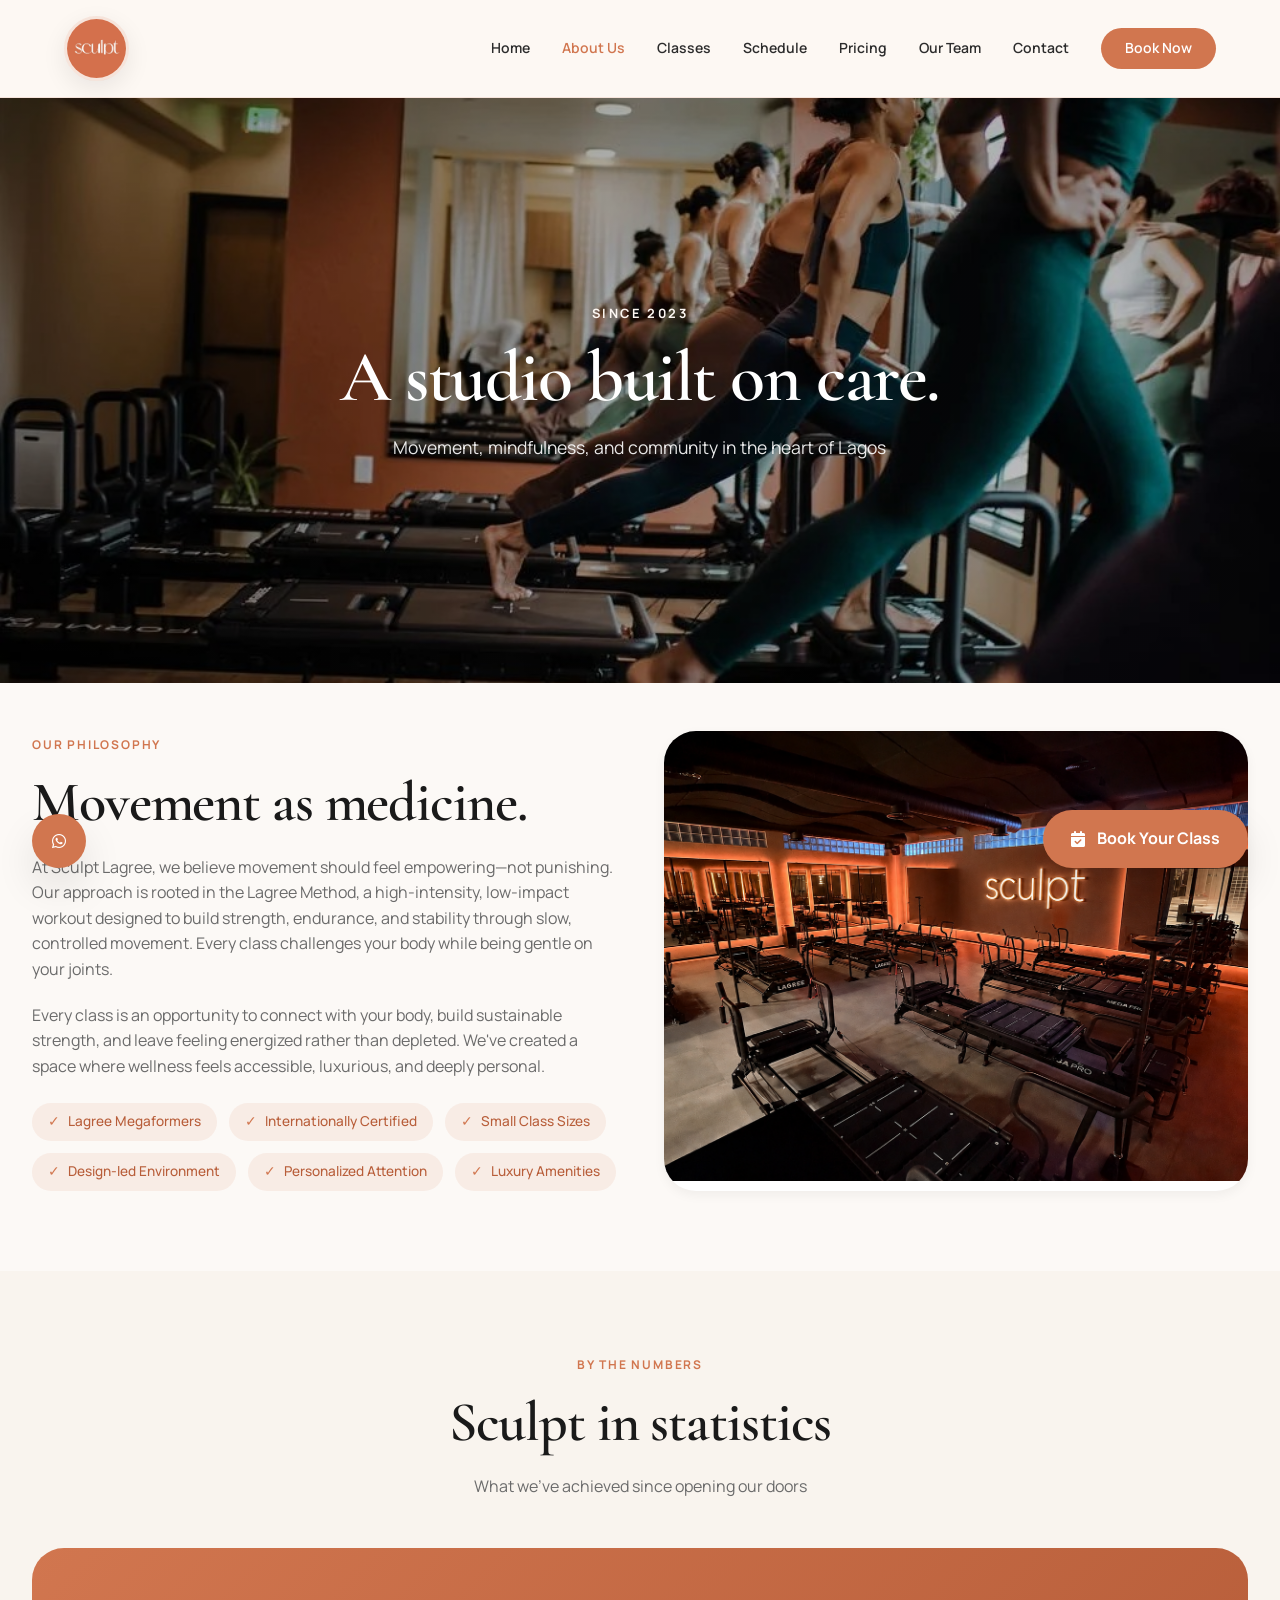
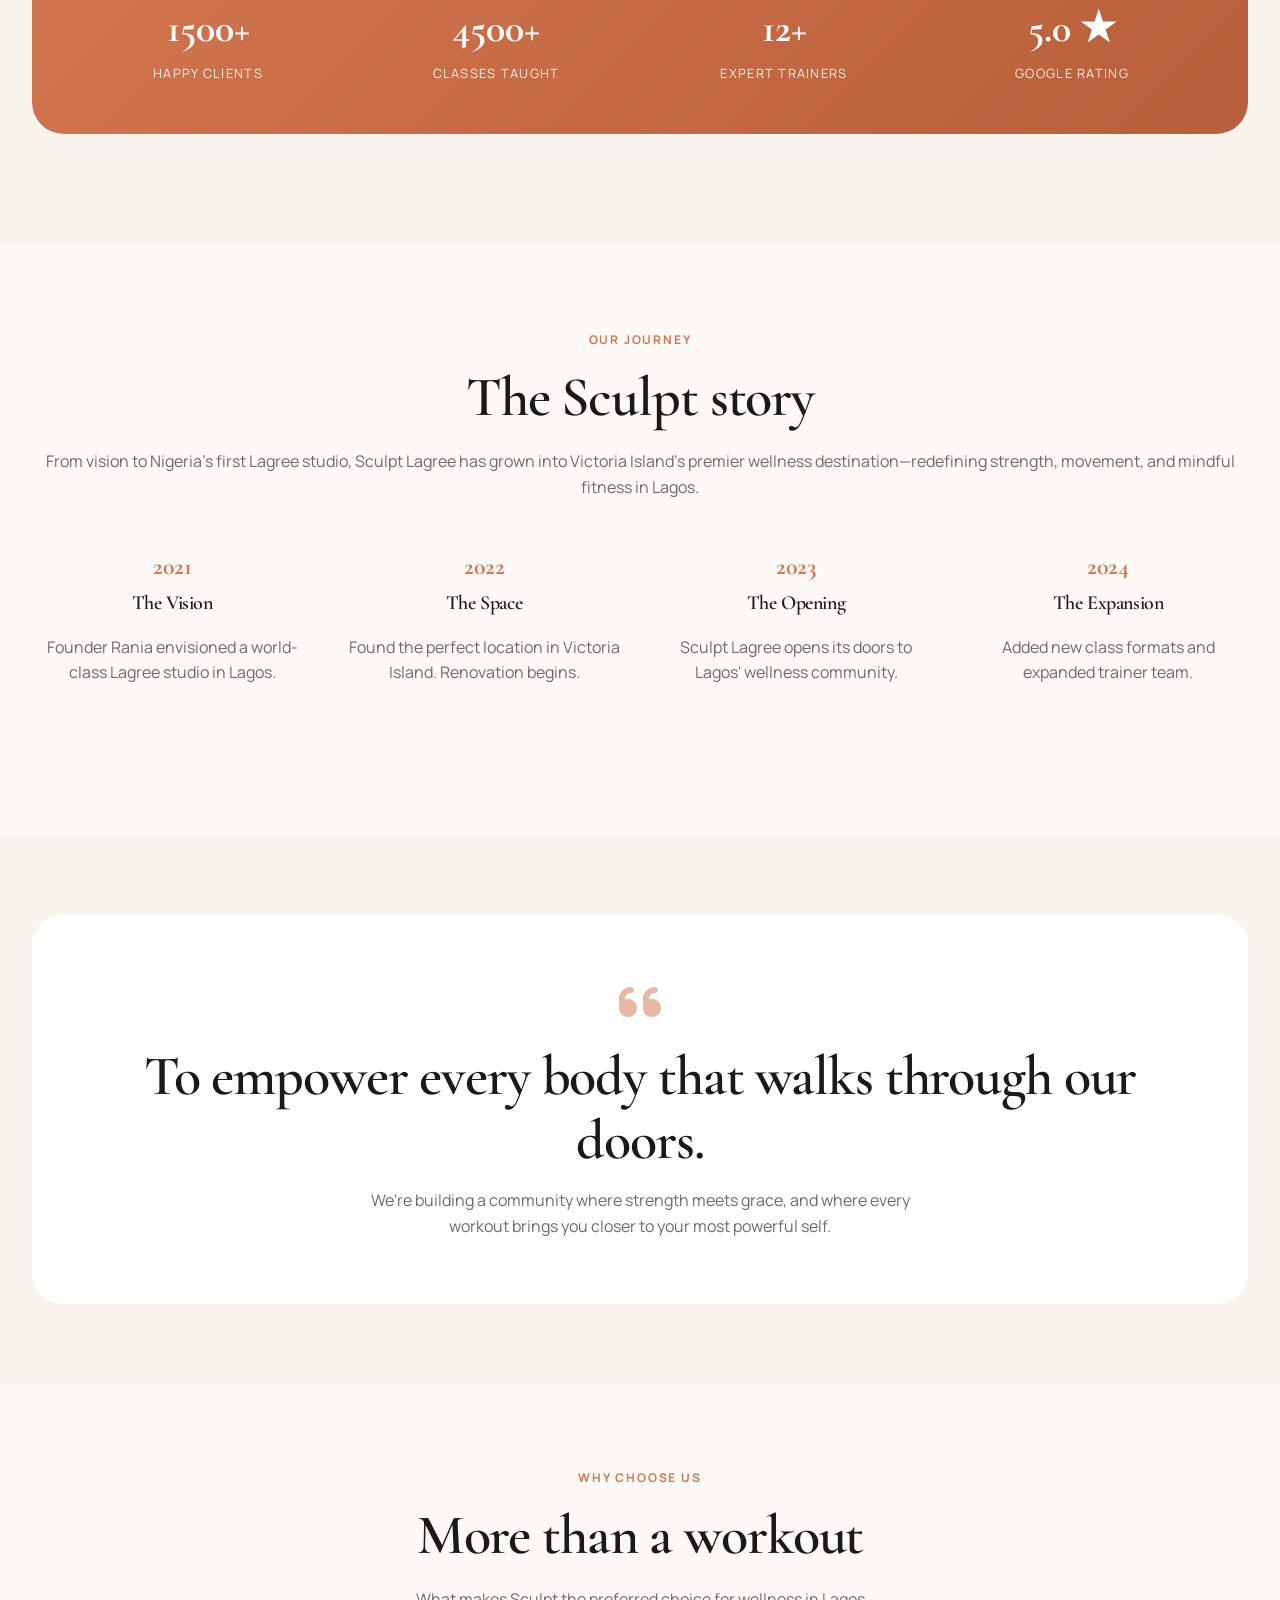
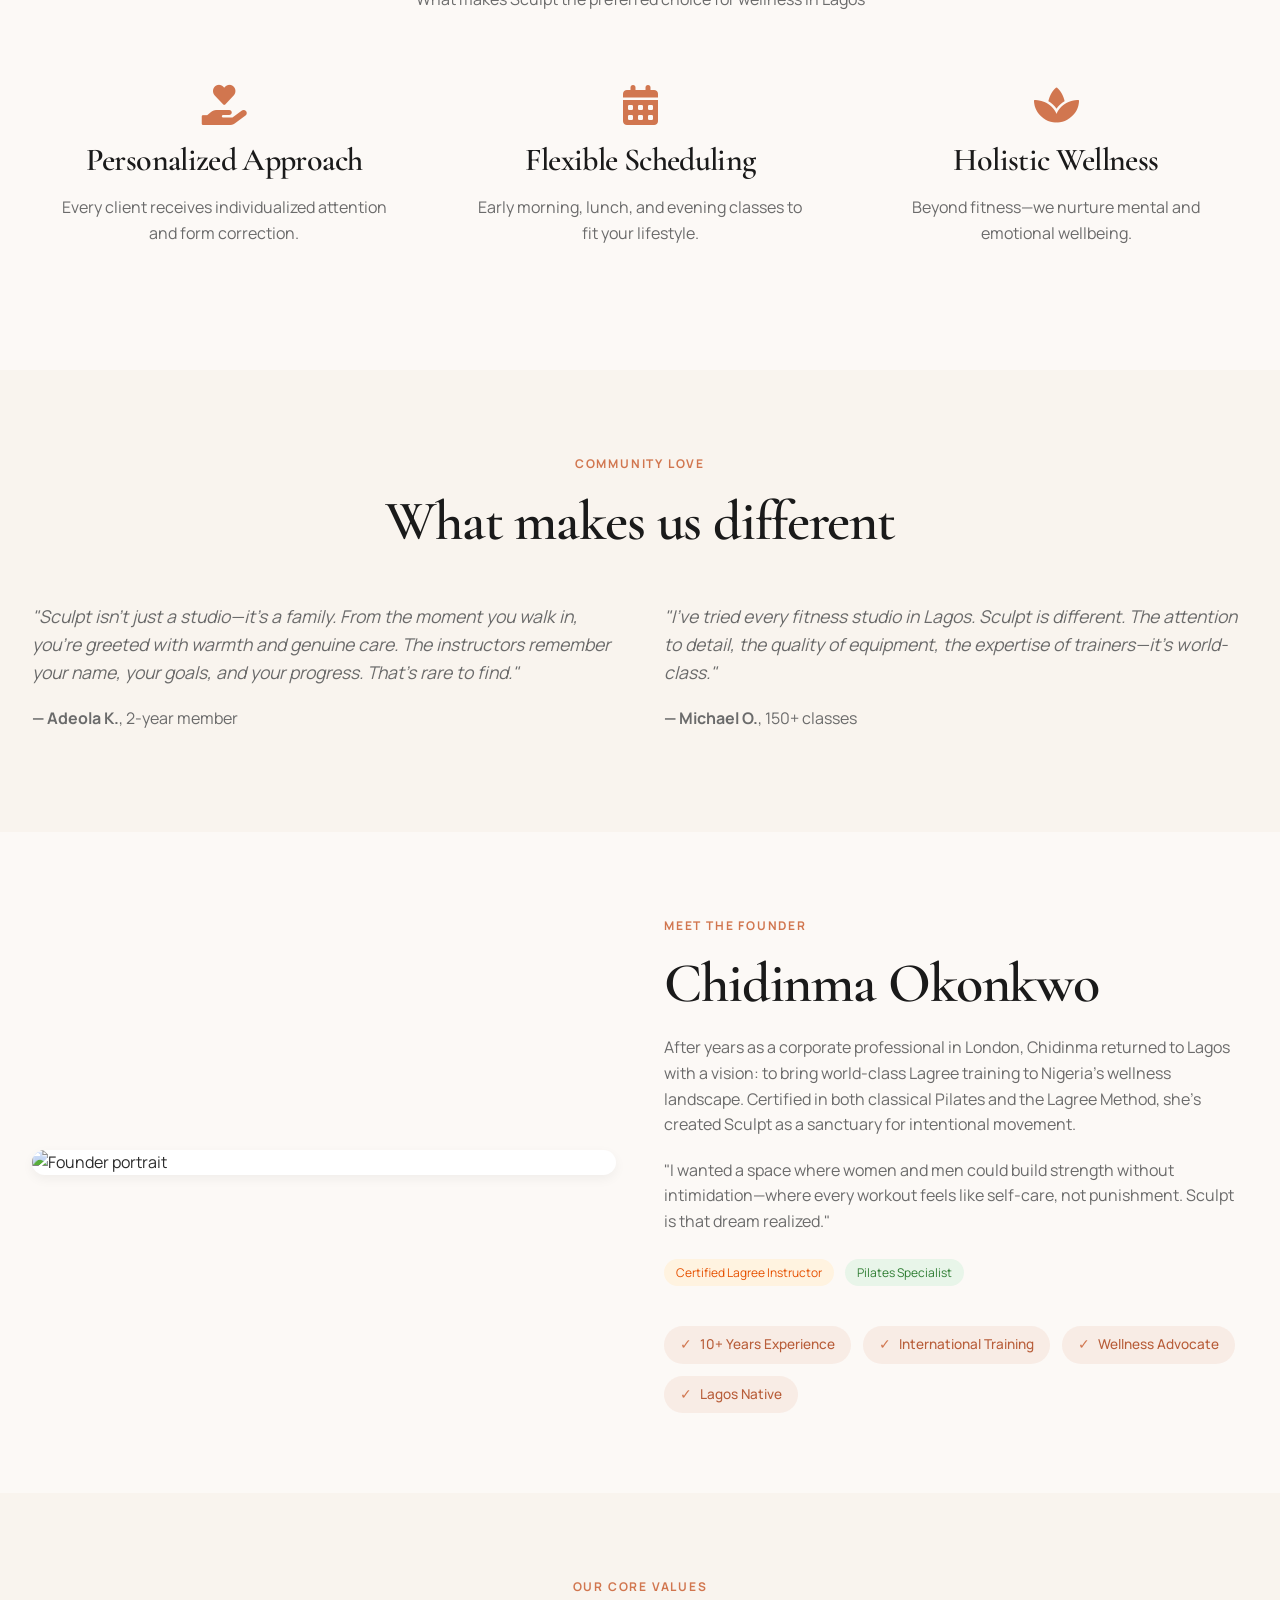
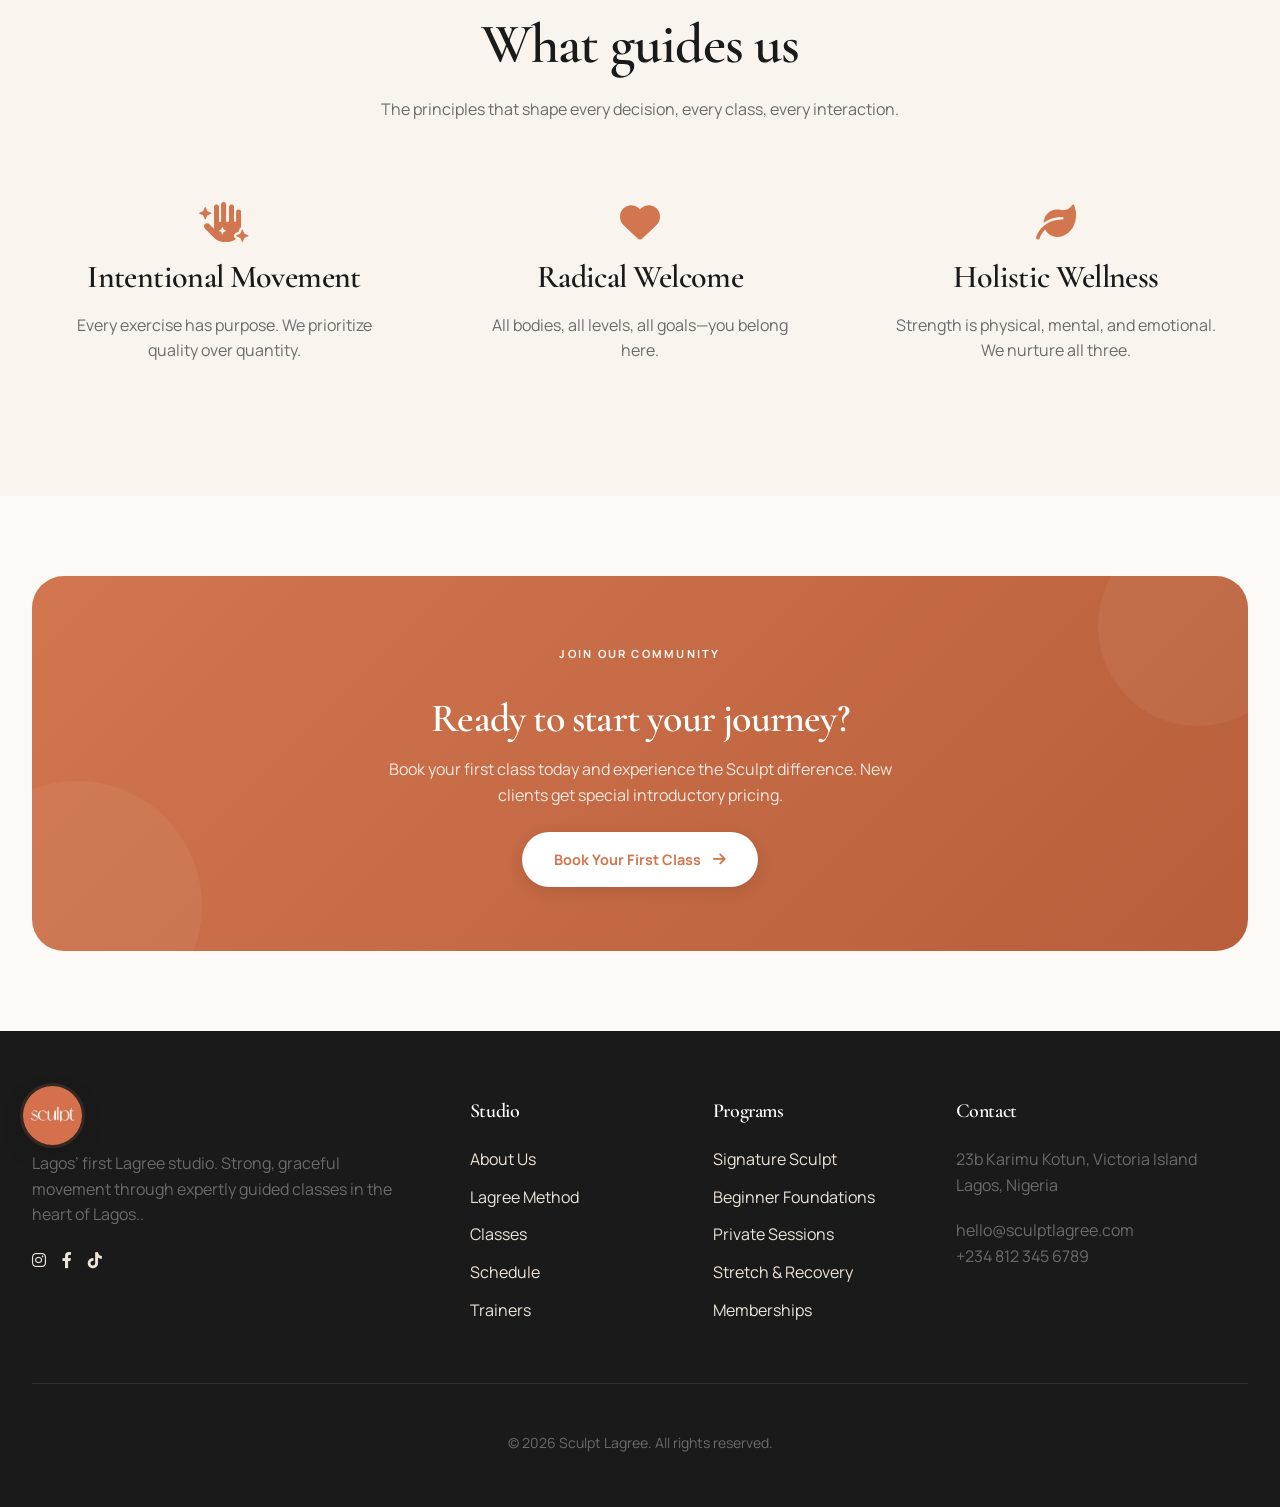
==== about.html @ 06493f3e "new changes from pull" ====
<!doctype html>
<html lang="en">
  <head>
    <meta charset="UTF-8" />
    <meta name="viewport" content="width=device-width, initial-scale=1.0" />
    <meta
      name="description"
      content="Learn about Sculpt Lagree - Lagos premier Lagree & Pilates studio. Our philosophy, mission, and commitment to wellness."
    />
    <title>About Us | Sculpt Lagree Lagos</title>
    <link rel="preconnect" href="https://fonts.googleapis.com" />
    <link rel="preconnect" href="https://fonts.gstatic.com" crossorigin />
    <link
      href="https://fonts.googleapis.com/css2?family=Cormorant+Garamond:wght@300;400;500;600;700&family=Manrope:wght@400;500;600;700;800&display=swap"
      rel="stylesheet"
    />
    <link
      rel="stylesheet"
      href="https://cdnjs.cloudflare.com/ajax/libs/font-awesome/6.0.0-beta3/css/all.min.css"
    />
    <link
      rel="shortcut icon"
      href="./assets/img/sculpt_logo_round.png"
      type="image/x-icon"
    />
    <link rel="stylesheet" href="./assets/css/style.css" />
    <style>
      .stats-highlight {
        display: grid;
        grid-template-columns: repeat(4, 1fr);
        gap: 2rem;
        background: linear-gradient(
          135deg,
          var(--terracotta),
          var(--terracotta-dark)
        );
        padding: 3rem;
        border-radius: var(--radius-xl);
        margin: 2rem 0;
      }

      .stat-highlight {
        text-align: center;
        color: var(--white);
      }

      .stat-highlight .number {
        font-size: 2.5rem;
        font-weight: 700;
        font-family: 'Cormorant Garamond', serif;
        display: block;
      }

      .stat-highlight .label {
        font-size: 0.8rem;
        text-transform: uppercase;
        letter-spacing: 0.1em;
        opacity: 0.9;
      }

      .journey-timeline {
        display: flex;
        justify-content: space-between;
        flex-wrap: wrap;
        gap: 2rem;
        margin: 3rem 0;
      }

      .timeline-item {
        flex: 1;
        text-align: center;
        position: relative;
      }

      .timeline-year {
        font-size: 1.5rem;
        font-weight: 700;
        color: var(--terracotta);
        font-family: 'Cormorant Garamond', serif;
      }

      .inline-list {
        display: flex;
        flex-wrap: wrap;
        gap: 0.75rem;
        margin: 1.5rem 0 0 0;
        padding: 0;
        list-style: none;
      }

      .inline-list li {
        display: inline-flex;
        align-items: center;
        background: var(--terracotta-soft);
        padding: 0.5rem 1rem;
        border-radius: var(--radius-full);
        font-size: 0.85rem;
        font-weight: 500;
        color: var(--terracotta-dark);
      }

      .inline-list li:before {
        content: '✓';
        margin-right: 0.5rem;
        color: var(--terracotta);
      }

      .section-first {
        padding-top: 3rem;
      }

      /* Hero Image Section */
      .about-hero {
        position: relative;
        width: 100%;
        height: 65vh;
        min-height: 500px;
        background-image: url('../assets/img/about_hero_img.jpeg');
        background-size: cover;
        background-position: center;
        display: flex;
        align-items: center;
        justify-content: center;
        margin-top: 0;
      }

      .about-hero::before {
        content: '';
        position: absolute;
        top: 0;
        left: 0;
        right: 0;
        bottom: 0;
        background: linear-gradient(
          135deg,
          rgba(0, 0, 0, 0.4) 0%,
          rgba(0, 0, 0, 0.2) 100%
        );
      }

      .about-hero-content {
        position: relative;
        z-index: 2;
        text-align: center;
        color: var(--white);
        max-width: 800px;
        padding: 0 2rem;
      }

      .about-hero-content .eyebrow {
        color: var(--cream);
        font-size: 0.8rem;
        letter-spacing: 0.2em;
      }

      .about-hero-content h1 {
        color: var(--white);
        font-size: clamp(2.5rem, 6vw, 4.5rem);
        margin-bottom: 1rem;
      }

      .about-hero-content p {
        color: rgba(255, 255, 255, 0.9);
        font-size: 1.1rem;
      }

      @media (max-width: 768px) {
        .stats-highlight {
          grid-template-columns: repeat(2, 1fr);
          gap: 1.5rem;
        }
        .journey-timeline {
          flex-direction: column;
        }
        .about-hero {
          height: 50vh;
          min-height: 400px;
        }
      }
    </style>
  </head>
  <body>
    <!-- Sticky Booking Button -->
    <a href="schedule.html" class="sticky-book">
      <i class="fas fa-calendar-check"></i>
      <span>Book Your Class</span>
    </a>

    <!-- Floating WhatsApp -->
    <a href="#" class="whatsapp-float" target="_blank">
      <i class="fab fa-whatsapp"></i>
    </a>

    <!-- Header -->
    <header class="header">
      <div class="container">
        <a href="index.html" class="brand">
          <div class="logo-icon">
            <img
              src="./assets/img/sculpt-logo.jpg"
              alt="Sculpt Lagree Logo"
              class="logo-img"
            />
          </div>
        </a>
        <button class="menu-btn" onclick="toggleMenu()">☰</button>
        <nav class="nav" id="nav">
          <a href="index.html">Home</a>
          <a href="about.html" class="active">About Us</a>
          <a href="classes.html">Classes</a>
          <a href="schedule.html">Schedule</a>
          <a href="pricing.html">Pricing</a>
          <a href="teams.html">Our Team</a>
          <a href="contact.html">Contact</a>
          <a href="schedule.html" class="btn-book">Book Now</a>
        </nav>
      </div>
    </header>

    <!-- Hero Image Section - NEW -->
    <div class="about-hero">
      <div class="about-hero-content">
        <span class="eyebrow">Since 2023</span>
        <h1>A studio built on care.</h1>
        <p>Movement, mindfulness, and community in the heart of Lagos</p>
      </div>
    </div>

    <!-- Philosophy Section -->
    <section class="section section-first">
      <div class="container">
        <div class="grid-2">
          <div>
            <span class="eyebrow">Our Philosophy</span>
            <h2>Movement as medicine.</h2>
            <p>
              At Sculpt Lagree, we believe movement should feel empowering—not
              punishing. Our approach is rooted in the Lagree Method, a
              high-intensity, low-impact workout designed to build strength,
              endurance, and stability through slow, controlled movement. Every
              class challenges your body while being gentle on your joints.
            </p>
            <p>
              Every class is an opportunity to connect with your body, build
              sustainable strength, and leave feeling energized rather than
              depleted. We've created a space where wellness feels accessible,
              luxurious, and deeply personal.
            </p>

            <ul class="inline-list">
              <li>Lagree Megaformers</li>
              <li>Internationally Certified</li>
              <li>Small Class Sizes</li>
              <li>Design-led Environment</li>
              <li>Personalized Attention</li>
              <li>Luxury Amenities</li>
            </ul>
          </div>
          <div class="card">
            <img
              src="./assets/img/sculpt_studio.png"
              alt="Studio interior"
              class="card-image"
              style="height: 450px"
            />
          </div>
        </div>
      </div>
    </section>

    <!-- Stats Highlight Section -->
    <section class="section" style="background: var(--bg-warm)">
      <div class="container">
        <div style="text-align: center; margin-bottom: 3rem">
          <span class="eyebrow">By The Numbers</span>
          <h2>Sculpt in statistics</h2>
          <p>What we've achieved since opening our doors</p>
        </div>
        <div class="stats-highlight">
          <div class="stat-highlight">
            <span class="number">1500+</span>
            <span class="label">Happy Clients</span>
          </div>
          <div class="stat-highlight">
            <span class="number">4500+</span>
            <span class="label">Classes Taught</span>
          </div>
          <div class="stat-highlight">
            <span class="number">12+</span>
            <span class="label">Expert Trainers</span>
          </div>
          <div class="stat-highlight">
            <span class="number">5.0 ★</span>
            <span class="label">Google Rating</span>
          </div>
        </div>
      </div>
    </section>

    <!-- Our Journey Timeline -->
    <section class="section">
      <div class="container">
        <div style="text-align: center; margin-bottom: 3rem">
          <span class="eyebrow">Our Journey</span>
          <h2>The Sculpt story</h2>
          <p>
            From vision to Nigeria's first Lagree studio, Sculpt Lagree has
            grown into Victoria Island's premier wellness destination—redefining
            strength, movement, and mindful fitness in Lagos.
          </p>
        </div>
        <div class="journey-timeline">
          <div class="timeline-item">
            <div class="timeline-year">2021</div>
            <h4>The Vision</h4>
            <p>
              Founder Rania envisioned a world-class Lagree studio in Lagos.
            </p>
          </div>
          <div class="timeline-item">
            <div class="timeline-year">2022</div>
            <h4>The Space</h4>
            <p>
              Found the perfect location in Victoria Island. Renovation begins.
            </p>
          </div>
          <div class="timeline-item">
            <div class="timeline-year">2023</div>
            <h4>The Opening</h4>
            <p>Sculpt Lagree opens its doors to Lagos' wellness community.</p>
          </div>
          <div class="timeline-item">
            <div class="timeline-year">2024</div>
            <h4>The Expansion</h4>
            <p>Added new class formats and expanded trainer team.</p>
          </div>
        </div>
      </div>
    </section>

    <!-- Mission Statement -->
    <section class="section" style="background: var(--bg-warm)">
      <div class="container">
        <div
          class="mission-statement"
          style="
            background: var(--white);
            padding: 4rem;
            border-radius: var(--radius-xl);
            text-align: center;
          "
        >
          <i
            class="fas fa-quote-left"
            style="font-size: 3rem; color: var(--terracotta); opacity: 0.5"
          ></i>
          <h2 style="margin: 1rem 0">
            To empower every body that walks through our doors.
          </h2>
          <p style="max-width: 600px; margin: 0 auto">
            We're building a community where strength meets grace, and where
            every workout brings you closer to your most powerful self.
          </p>
        </div>
      </div>
    </section>

    <!-- Why Choose Us Section -->
    <section class="section">
      <div class="container">
        <div style="text-align: center; max-width: 700px; margin: 0 auto 3rem">
          <span class="eyebrow">Why Choose Us</span>
          <h2>More than a workout</h2>
          <p>What makes Sculpt the preferred choice for wellness in Lagos</p>
        </div>
        <div class="grid-3">
          <div style="text-align: center; padding: 1.5rem">
            <i
              class="fas fa-hand-holding-heart"
              style="
                font-size: 2.5rem;
                color: var(--terracotta);
                margin-bottom: 1rem;
              "
            ></i>
            <h3>Personalized Approach</h3>
            <p>
              Every client receives individualized attention and form
              correction.
            </p>
          </div>
          <div style="text-align: center; padding: 1.5rem">
            <i
              class="fas fa-calendar-alt"
              style="
                font-size: 2.5rem;
                color: var(--terracotta);
                margin-bottom: 1rem;
              "
            ></i>
            <h3>Flexible Scheduling</h3>
            <p>
              Early morning, lunch, and evening classes to fit your lifestyle.
            </p>
          </div>
          <div style="text-align: center; padding: 1.5rem">
            <i
              class="fas fa-spa"
              style="
                font-size: 2.5rem;
                color: var(--terracotta);
                margin-bottom: 1rem;
              "
            ></i>
            <h3>Holistic Wellness</h3>
            <p>Beyond fitness—we nurture mental and emotional wellbeing.</p>
          </div>
        </div>
      </div>
    </section>

    <!-- Community Love Section -->
    <section class="section" style="background: var(--bg-warm)">
      <div class="container">
        <div style="text-align: center; margin-bottom: 3rem">
          <span class="eyebrow">Community Love</span>
          <h2>What makes us different</h2>
        </div>
        <div class="grid-2" style="align-items: center">
          <div>
            <p style="font-size: 1.1rem; font-style: italic">
              "Sculpt isn't just a studio—it's a family. From the moment you
              walk in, you're greeted with warmth and genuine care. The
              instructors remember your name, your goals, and your progress.
              That's rare to find."
            </p>
            <p style="margin-top: 1rem">
              <strong>— Adeola K.</strong>, 2-year member
            </p>
          </div>
          <div>
            <p style="font-size: 1.1rem; font-style: italic">
              "I've tried every fitness studio in Lagos. Sculpt is different.
              The attention to detail, the quality of equipment, the expertise
              of trainers—it's world-class."
            </p>
            <p style="margin-top: 1rem">
              <strong>— Michael O.</strong>, 150+ classes
            </p>
          </div>
        </div>
      </div>
    </section>

    <!-- Meet the Founder Section -->
    <section class="section">
      <div class="container">
        <div class="grid-2" style="align-items: center">
          <div class="card">
            <img
              src="https://images.unsplash.com/photo-1573496359142-b8d87734a5a2?auto=format&fit=crop&w=1000&q=80"
              alt="Founder portrait"
              class="card-image"
              style="height: 400px"
            />
          </div>
          <div>
            <span class="eyebrow">Meet the Founder</span>
            <h2>Chidinma Okonkwo</h2>
            <p>
              After years as a corporate professional in London, Chidinma
              returned to Lagos with a vision: to bring world-class Lagree
              training to Nigeria's wellness landscape. Certified in both
              classical Pilates and the Lagree Method, she's created Sculpt as a
              sanctuary for intentional movement.
            </p>
            <p>
              "I wanted a space where women and men could build strength without
              intimidation—where every workout feels like self-care, not
              punishment. Sculpt is that dream realized."
            </p>
            <div style="margin-top: 1.5rem">
              <span
                class="difficulty difficulty-intermediate"
                style="display: inline-block; margin-right: 0.5rem"
                >Certified Lagree Instructor</span
              >
              <span
                class="difficulty difficulty-beginner"
                style="display: inline-block"
                >Pilates Specialist</span
              >
            </div>
            <ul class="inline-list" style="margin-top: 1.5rem">
              <li>10+ Years Experience</li>
              <li>International Training</li>
              <li>Wellness Advocate</li>
              <li>Lagos Native</li>
            </ul>
          </div>
        </div>
      </div>
    </section>

    <!-- Values Section -->
    <section class="section" style="background: var(--bg-warm)">
      <div class="container">
        <div style="text-align: center; max-width: 700px; margin: 0 auto 3rem">
          <span class="eyebrow">Our Core Values</span>
          <h2>What guides us</h2>
          <p>
            The principles that shape every decision, every class, every
            interaction.
          </p>
        </div>
        <div class="grid-3">
          <div style="text-align: center; padding: 2rem">
            <i
              class="fas fa-hand-sparkles"
              style="
                font-size: 2.5rem;
                color: var(--terracotta);
                margin-bottom: 1rem;
              "
            ></i>
            <h3>Intentional Movement</h3>
            <p>
              Every exercise has purpose. We prioritize quality over quantity.
            </p>
          </div>
          <div style="text-align: center; padding: 2rem">
            <i
              class="fas fa-heart"
              style="
                font-size: 2.5rem;
                color: var(--terracotta);
                margin-bottom: 1rem;
              "
            ></i>
            <h3>Radical Welcome</h3>
            <p>All bodies, all levels, all goals—you belong here.</p>
          </div>
          <div style="text-align: center; padding: 2rem">
            <i
              class="fas fa-leaf"
              style="
                font-size: 2.5rem;
                color: var(--terracotta);
                margin-bottom: 1rem;
              "
            ></i>
            <h3>Holistic Wellness</h3>
            <p>
              Strength is physical, mental, and emotional. We nurture all three.
            </p>
          </div>
        </div>
      </div>
    </section>

    <!-- Call to Action Section -->
    <section class="section">
      <div class="container">
        <div
          class="cta-section"
          style="
            background: linear-gradient(
              135deg,
              var(--terracotta) 0%,
              var(--terracotta-dark) 100%
            );
            border-radius: var(--radius-xl);
            padding: 4rem 3rem;
            text-align: center;
            position: relative;
            overflow: hidden;
          "
        >
          <div
            style="
              position: absolute;
              top: -50px;
              right: -50px;
              width: 200px;
              height: 200px;
              background: rgba(255, 255, 255, 0.05);
              border-radius: 50%;
              pointer-events: none;
            "
          ></div>
          <div
            style="
              position: absolute;
              bottom: -80px;
              left: -80px;
              width: 250px;
              height: 250px;
              background: rgba(255, 255, 255, 0.05);
              border-radius: 50%;
              pointer-events: none;
            "
          ></div>

          <div style="position: relative; z-index: 2">
            <span
              class="eyebrow"
              style="
                color: var(--cream);
                letter-spacing: 0.2em;
                font-size: 0.7rem;
              "
              >JOIN OUR COMMUNITY</span
            >
            <h2
              style="
                color: var(--white);
                margin: 1rem 0 1rem 0;
                font-size: clamp(1.8rem, 4vw, 2.5rem);
              "
            >
              Ready to start your journey?
            </h2>
            <p
              style="
                color: var(--cream);
                max-width: 550px;
                margin: 0 auto 1.5rem auto;
                opacity: 0.9;
              "
            >
              Book your first class today and experience the Sculpt difference.
              New clients get special introductory pricing.
            </p>
            <a
              href="schedule.html"
              class="btn-cta"
              style="
                display: inline-flex;
                align-items: center;
                gap: 0.75rem;
                background: var(--white);
                color: var(--terracotta);
                padding: 1rem 2rem;
                border-radius: var(--radius-full);
                text-decoration: none;
                font-weight: 700;
                font-family: 'Manrope', sans-serif;
                font-size: 0.9rem;
                transition: all 0.3s ease;
                box-shadow: 0 4px 15px rgba(0, 0, 0, 0.1);
              "
              onmouseover="
                this.style.transform = 'translateY(-3px)';
                this.style.boxShadow = '0 8px 25px rgba(0,0,0,0.15)';
              "
              onmouseout="
                this.style.transform = 'translateY(0)';
                this.style.boxShadow = '0 4px 15px rgba(0,0,0,0.1)';
              "
            >
              Book Your First Class
              <i
                class="fas fa-arrow-right"
                style="transition: transform 0.3s ease"
              ></i>
            </a>
          </div>
        </div>
      </div>
    </section>

    <!-- Footer -->
    <footer class="footer">
      <div class="container">
        <div class="footer-grid">
          <div>
            <div class="brand" style="margin-bottom: 1rem">
              <div class="logo-icon" style="width: 40px; height: 40px">
                <img
                  src="./assets/img/sculpt-logo.jpg"
                  alt="Sculpt Lagree Logo"
                  class="logo-img"
                />
              </div>
            </div>
            <p>
              Lagos’ first Lagree studio. Strong, graceful movement through
              expertly guided classes in the heart of Lagos..
            </p>
            <div style="display: flex; gap: 1rem; margin-top: 1rem">
              <a href="#" style="display: inline-block"
                ><i class="fab fa-instagram"></i
              ></a>
              <a href="#" style="display: inline-block"
                ><i class="fab fa-facebook-f"></i
              ></a>
              <a href="#" style="display: inline-block"
                ><i class="fab fa-tiktok"></i
              ></a>
            </div>
          </div>
          <div>
            <h4>Studio</h4>
            <a href="about.html">About Us</a>
            <a href="lagree-method.html">Lagree Method</a>
            <a href="classes.html">Classes</a>
            <a href="schedule.html">Schedule</a>
            <a href="trainers.html">Trainers</a>
          </div>
          <div>
            <h4>Programs</h4>
            <a href="classes.html">Signature Sculpt</a>
            <a href="classes.html">Beginner Foundations</a>
            <a href="classes.html">Private Sessions</a>
            <a href="classes.html">Stretch & Recovery</a>
            <a href="memberships.html">Memberships</a>
          </div>
          <div>
            <h4>Contact</h4>
            <p>23b Karimu Kotun, Victoria Island<br />Lagos, Nigeria</p>
            <p>hello@sculptlagree.com<br />+234 812 345 6789</p>
          </div>
        </div>
        <div class="copyright">
          <p>© 2026 Sculpt Lagree. All rights reserved.</p>
        </div>
      </div>
    </footer>

    <script src="assets/js/main.js"></script>

    <script>
      function toggleMenu() {
        document.getElementById('nav').classList.toggle('active');
      }
    </script>

    <!--Start of Tawk.to Script-->
    <script type="text/javascript">
      var Tawk_API = Tawk_API || {},
        Tawk_LoadStart = new Date();
      (function () {
        var s1 = document.createElement('script'),
          s0 = document.getElementsByTagName('script')[0];
        s1.async = true;
<<<<<<< HEAD
        s1.src = "https://embed.tawk.to/6a3513702fa5b31d456f8768/1jrfl7tle";
        s1.charset = "UTF-8";
        s1.setAttribute("crossorigin", "*");
=======
        s1.src = 'https://embed.tawk.to/6a2c39a78705f01c3509b4f3/1jquc2ea7';
        s1.charset = 'UTF-8';
        s1.setAttribute('crossorigin', '*');
>>>>>>> 34ea987afd775eea08a1e5c7e69643a41cf8cf26
        s0.parentNode.insertBefore(s1, s0);
      })();
    </script>
    <!--End of Tawk.to Script-->
  </body>
</html>
---- assets/css/style.css ----
/* ============================================
   SCULPT LAGREE - Premium Pilates Studio
   Brand Color: Terracotta #D1764F
   Fonts: Cormorant Garamond + Manrope
   ============================================ */

:root {
    /* Brand Colors */
    --terracotta: #D1764F;
    --terracotta-light: #E89A74;
    --terracotta-dark: #B85E3A;
    --terracotta-soft: rgba(209, 118, 79, 0.1);

    /* Neutrals */
    --cream: #FDF8F3;   
    --sand: #EDE4D9;
    --warm-gray: #E8E0D6;
    --charcoal: #2C2C2C;
    --deep-charcoal: #1A1A1A;
    --stone: #6B6B6B;
    --muted-stone: #8B8B8B;

    /* Backgrounds */
    --bg-light: #FCF9F6;
    --bg-warm: #F9F4EE;
    --bg-deep: #2C2C2C;

    /* White & Overlays */
    --white: #FFFFFF;
    --white-soft: rgba(255, 255, 255, 0.95);
    --black-soft: rgba(0, 0, 0, 0.5);
    --black-deep: rgba(0, 0, 0, 0.8);

    /* Shadows */
    --shadow-sm: 0 4px 12px rgba(0, 0, 0, 0.05);
    --shadow-md: 0 8px 24px rgba(0, 0, 0, 0.08);
    --shadow-lg: 0 20px 40px rgba(0, 0, 0, 0.1);
    --shadow-xl: 0 30px 60px rgba(0, 0, 0, 0.12);

    /* Transitions */
    --transition-fast: 0.2s ease;
    --transition-base: 0.3s ease;
    --transition-slow: 0.5s ease;

    /* Border Radius */
    --radius-sm: 8px;
    --radius-md: 16px;
    --radius-lg: 24px;
    --radius-xl: 32px;
    --radius-2xl: 48px;
    --radius-full: 9999px;
}

* {
    margin: 0;
    padding: 0;
    box-sizing: border-box;
}

html {
    scroll-behavior: smooth;
}

body {
    font-family: 'Manrope', sans-serif;
    background: var(--bg-light);
    color: var(--charcoal);
    line-height: 1.6;
    overflow-x: hidden;
}

/* Typography */
h1,
h2,
h3,
h4,
.logo-text {
    font-family: 'Cormorant Garamond', serif;
    font-weight: 600;
    letter-spacing: -0.02em;
}

h1 {
    font-size: clamp(3rem, 8vw, 5.5rem);
    line-height: 1.08;
    margin-bottom: 1.5rem;
    color: var(--deep-charcoal);
}

h2 {
    font-size: clamp(2.2rem, 5vw, 3.5rem);
    line-height: 1.15;
    margin-bottom: 1.25rem;
    color: var(--deep-charcoal);
}

h3 {
    font-size: clamp(1.5rem, 4vw, 2rem);
    line-height: 1.2;
    margin-bottom: 1rem;
    color: var(--deep-charcoal);
}

h4 {
    font-size: 1.25rem;
    margin-bottom: 1rem;
    color: var(--deep-charcoal);
}

p {
    color: var(--stone);
    margin-bottom: 1.25rem;
    font-weight: 400;
}

/* Containers */
.container {
    max-width: 1280px;
    margin: 0 auto;
    padding: 0 2rem;
}

.section {
    padding: 5rem 0;
}

.section-sm {
    padding: 3rem 0;
}

.section-lg {
    padding: 7rem 0;
}

/* Eyebrow / Labels */
.eyebrow {
    display: inline-block;
    font-size: 0.75rem;
    text-transform: uppercase;
    letter-spacing: 0.15em;
    color: var(--terracotta);
    font-weight: 700;
    margin-bottom: 1rem;
}

/* Buttons */
.btn {
    display: inline-flex;
    align-items: center;
    justify-content: center;
    gap: 0.5rem;
    padding: 1rem 2rem;
    font-weight: 700;
    text-decoration: none;
    border-radius: var(--radius-full);
    transition: all var(--transition-base);
    cursor: pointer;
    border: none;
    font-family: 'Manrope', sans-serif;
    font-size: 0.875rem;
}

.btn-primary {
    background: var(--terracotta);
    color: var(--white);
}

.btn-primary:hover {
    background: var(--terracotta-dark);
    transform: translateY(-2px);
    box-shadow: var(--shadow-md);
}

.btn-outline {
    background: transparent;
    border: 1.5px solid var(--terracotta);
    color: var(--terracotta);
}

.btn-outline:hover {
    background: var(--terracotta);
    color: var(--white);
    transform: translateY(-2px);
}

.btn-dark {
    background: var(--deep-charcoal);
    color: var(--white);
}

.btn-dark:hover {
    background: var(--charcoal);
    transform: translateY(-2px);
}

.btn-light {
    background: var(--white);
    color: var(--terracotta);
    border: 1px solid var(--warm-gray);
}

.btn-light:hover {
    background: var(--terracotta);
    color: var(--white);
    border-color: var(--terracotta);
}

.btn-large {
    padding: 1.25rem 2.5rem;
    font-size: 1rem;
}

/* Sticky Booking Button */
.sticky-book {
    position: fixed;
    bottom: 2rem;
    right: 2rem;
    z-index: 1000;
    background: var(--terracotta);
    color: var(--white);
    padding: 1rem 1.75rem;
    border-radius: var(--radius-full);
    text-decoration: none;
    font-weight: 700;
    display: flex;
    align-items: center;
    gap: 0.75rem;
    box-shadow: var(--shadow-lg);
    transition: all var(--transition-base);
}

.sticky-book:hover {
    background: var(--terracotta-dark);
    transform: scale(1.05);
}

/* Floating WhatsApp */
.whatsapp-float {
    position: fixed;
    bottom: 2rem;
    left: 2rem;
    z-index: 1000;
    background: #D1764F;
    color: var(--white);
    width: 54px;
    height: 54px;
    border-radius: 50%;
    display: flex;
    align-items: center;
    justify-content: center;
    text-decoration: none;
    box-shadow: var(--shadow-lg);
    transition: all var(--transition-base);
}

.whatsapp-float:hover {
    transform: scale(1.1);
}

/* Navigation */
.header {
    position: sticky;
    top: 0;
    z-index: 100;
    background: rgba(253, 248, 243, 0.95);
    backdrop-filter: blur(10px);
    border-bottom: 1px solid rgba(209, 118, 79, 0.15);
    padding: 1rem 2rem;
}

.header .container {
    display: flex;
    justify-content: space-between;
    align-items: center;
    max-width: 1400px;
}

/* ====================================
   SCULPT LOGO RESPONSIVE STYLING
==================================== */

.brand {
    display: flex;
    align-items: center;
    text-decoration: none;
}

.logo-icon {
    display: flex;
    align-items: center;
    justify-content: center;
}

.logo-img {
    width: 65px;
    height: 65px;
    object-fit: cover;
    border-radius: 50%;
    display: block;

    border: 3px solid rgba(209, 118, 79, .15);

    box-shadow:
        0 8px 25px rgba(0, 0, 0, .08);

    transition: all .3s ease;
}

.logo-img:hover {
    transform: scale(1.05);
    box-shadow:
        0 12px 30px rgba(209, 118, 79, .25);
}

.nav {
    display: flex;
    gap: 2rem;
    align-items: center;
}

.nav a {
    text-decoration: none;
    color: var(--charcoal);
    font-weight: 600;
    font-size: 0.875rem;
    transition: color var(--transition-fast);
}

.nav a:hover,
.nav a.active {
    color: var(--terracotta);
}

.nav .btn-book {
    background: var(--terracotta);
    color: var(--white);
    padding: 0.6rem 1.5rem;
    border-radius: var(--radius-full);
}

.nav .btn-book:hover {
    background: var(--terracotta-dark);
    color: var(--white);
}

.menu-btn {
    display: none;
    background: none;
    border: none;
    font-size: 1.5rem;
    cursor: pointer;
    color: var(--deep-charcoal);
}

/* Hero Section */
.hero {
    min-height: 90vh;
    display: grid;
    grid-template-columns: 1fr 1fr;
    align-items: center;
    background: linear-gradient(135deg, var(--bg-light) 0%, var(--bg-warm) 100%);
}

.hero-content {
    padding: 4rem;
}

.hero-title {
    font-size: clamp(3rem, 6vw, 5rem);
    margin-bottom: 1.5rem;
}

.hero-title span {
    color: var(--terracotta);
}

.hero-description {
    font-size: 1.125rem;
    max-width: 500px;
    margin-bottom: 2rem;
}

.hero-actions {
    display: flex;
    gap: 1rem;
    flex-wrap: wrap;
}

.hero-image {
    position: relative;
    height: 100%;
    min-height: 500px;
    background: linear-gradient(135deg, var(--terracotta-soft), var(--warm-gray));
    display: flex;
    align-items: center;
    justify-content: center;
}

.hero-image img {
    width: 100%;
    height: 100%;
    object-fit: cover;
}

.hero-card {
    position: absolute;
    bottom: 2rem;
    left: 2rem;
    background: var(--white-soft);
    backdrop-filter: blur(10px);
    padding: 1.25rem 2rem;
    border-radius: var(--radius-lg);
    box-shadow: var(--shadow-lg);
}

/* Stats Section */
.stats {
    display: grid;
    grid-template-columns: repeat(4, 1fr);
    background: var(--deep-charcoal);
    color: var(--white);
    padding: 3rem 2rem;
    text-align: center;
}

.stat h3 {
    font-size: 2.5rem;
    color: var(--terracotta);
    margin-bottom: 0.5rem;
}

.stat p {
    color: var(--sand);
    margin: 0;
    font-size: 0.875rem;
    text-transform: uppercase;
    letter-spacing: 0.05em;
}

/* Grid Layouts */
.grid-2 {
    display: grid;
    grid-template-columns: repeat(2, 1fr);
    gap: 3rem;
}

.grid-3 {
    display: grid;
    grid-template-columns: repeat(3, 1fr);
    gap: 2rem;
}

.grid-4 {
    display: grid;
    grid-template-columns: repeat(4, 1fr);
    gap: 2rem;
}

/* Cards */
.card {
    background: var(--white);
    border-radius: var(--radius-xl);
    overflow: hidden;
    transition: all var(--transition-base);
    box-shadow: var(--shadow-sm);
}

.card:hover {
    transform: translateY(-4px);
    box-shadow: var(--shadow-lg);
}

.card-image {
    width: 100%;
    height: 280px;
    object-fit: cover;
}

.card-content {
    padding: 1.5rem;
}

.card h3 {
    margin-bottom: 0.5rem;
}

.card .price {
    font-size: 1.75rem;
    font-weight: 700;
    color: var(--terracotta);
    font-family: 'Cormorant Garamond', serif;
}

/* Class Difficulty Indicators */
.difficulty {
    display: inline-flex;
    align-items: center;
    gap: 0.25rem;
    font-size: 0.75rem;
    padding: 0.25rem 0.75rem;
    border-radius: var(--radius-full);
    margin-bottom: 1rem;
}

.difficulty-beginner {
    background: #E8F5E9;
    color: #2E7D32;
}

.difficulty-intermediate {
    background: #FFF3E0;
    color: #E65100;
}

.difficulty-advanced {
    background: #FFEBEE;
    color: #C62828;
}

/* Benefits Icons */
.benefits-grid {
    display: grid;
    grid-template-columns: repeat(auto-fit, minmax(200px, 1fr));
    gap: 2rem;
    margin: 3rem 0;
}

.benefit-icon {
    width: 64px;
    height: 64px;
    background: var(--terracotta-soft);
    border-radius: 50%;
    display: flex;
    align-items: center;
    justify-content: center;
    margin-bottom: 1rem;
}

.benefit-icon i {
    font-size: 1.75rem;
    color: var(--terracotta);
}

/* Membership Comparison Table */
.membership-table {
    background: var(--white);
    border-radius: var(--radius-xl);
    overflow: hidden;
    box-shadow: var(--shadow-md);
}

.membership-table table {
    width: 100%;
    border-collapse: collapse;
}

.membership-table th,
.membership-table td {
    padding: 1.25rem;
    text-align: center;
    border-bottom: 1px solid var(--warm-gray);
}

.membership-table th {
    background: var(--deep-charcoal);
    color: var(--white);
    font-weight: 600;
}

.membership-table tr:last-child td {
    border-bottom: none;
}

.membership-table .featured {
    background: var(--terracotta-soft);
    position: relative;
}

.featured-badge {
    position: absolute;
    top: -12px;
    left: 50%;
    transform: translateX(-50%);
    background: var(--terracotta);
    color: var(--white);
    padding: 0.25rem 1rem;
    border-radius: var(--radius-full);
    font-size: 0.75rem;
}

/* Schedule Page */
.schedule-container {
    background: var(--white);
    border-radius: var(--radius-xl);
    padding: 2rem;
    box-shadow: var(--shadow-md);
}

.schedule-filters {
    display: flex;
    gap: 1rem;
    flex-wrap: wrap;
    margin-bottom: 2rem;
}

.filter-btn {
    padding: 0.5rem 1.25rem;
    border: 1px solid var(--warm-gray);
    background: var(--white);
    border-radius: var(--radius-full);
    cursor: pointer;
    transition: all var(--transition-fast);
}

.filter-btn.active,
.filter-btn:hover {
    background: var(--terracotta);
    color: var(--white);
    border-color: var(--terracotta);
}

.week-view {
    display: grid;
    grid-template-columns: repeat(7, 1fr);
    gap: 0.5rem;
    margin-bottom: 2rem;
}

.week-day {
    text-align: center;
    padding: 1rem;
    background: var(--bg-warm);
    border-radius: var(--radius-md);
    cursor: pointer;
    transition: all var(--transition-fast);
}

.week-day.active {
    background: var(--terracotta);
    color: var(--white);
}

.week-day .day-name {
    font-weight: 700;
    font-size: 0.875rem;
}

.week-day .day-date {
    font-size: 1.25rem;
    font-weight: 600;
}

.schedule-class {
    display: grid;
    grid-template-columns: 100px 1fr 120px 100px 80px;
    align-items: center;
    gap: 1rem;
    padding: 1rem;
    border-bottom: 1px solid var(--warm-gray);
}

.schedule-class-time {
    font-weight: 700;
    color: var(--terracotta);
}

.schedule-class-name {
    font-weight: 600;
}

.schedule-class-instructor {
    font-size: 0.875rem;
    color: var(--stone);
}

.schedule-class-level {
    font-size: 0.75rem;
}

/* Testimonials Carousel */
.testimonials {
    background: var(--bg-warm);
    padding: 4rem 0;
}

.testimonial-card {
    background: var(--white);
    padding: 2rem;
    border-radius: var(--radius-xl);
    text-align: center;
    margin: 1rem;
}

.testimonial-stars {
    color: var(--terracotta);
    margin-bottom: 1rem;
}

.testimonial-text {
    font-style: italic;
    margin-bottom: 1.5rem;
}

.testimonial-author {
    font-weight: 700;
    color: var(--deep-charcoal);
}

/* FAQ Accordion */
.faq-item {
    background: var(--white);
    border-radius: var(--radius-lg);
    margin-bottom: 1rem;
    overflow: hidden;
}

.faq-question {
    padding: 1.25rem;
    font-weight: 700;
    cursor: pointer;
    display: flex;
    justify-content: space-between;
    align-items: center;
}

.faq-question:hover {
    background: var(--terracotta-soft);
}

.faq-answer {
    padding: 0 1.25rem;
    max-height: 0;
    overflow: hidden;
    transition: max-height var(--transition-base);
}

.faq-item.active .faq-answer {
    padding: 0 1.25rem 1.25rem;
    max-height: 500px;
}

/* Instagram Feed */
.instagram-feed {
    display: grid;
    grid-template-columns: repeat(6, 1fr);
    gap: 0.5rem;
}

.instagram-feed img {
    width: 100%;
    aspect-ratio: 1;
    object-fit: cover;
}

/* Newsletter */
.newsletter {
    background: linear-gradient(135deg, var(--deep-charcoal), var(--charcoal));
    color: var(--white);
    text-align: center;
    padding: 4rem 2rem;
    border-radius: var(--radius-xl);
}

.newsletter-form {
    display: flex;
    gap: 1rem;
    max-width: 500px;
    margin: 0 auto;
}

.newsletter-form input {
    flex: 1;
    padding: 1rem;
    border: none;
    border-radius: var(--radius-full);
    font-family: 'Manrope', sans-serif;
}

/* Google Reviews */
.google-reviews {
    display: grid;
    grid-template-columns: repeat(auto-fit, minmax(300px, 1fr));
    gap: 1.5rem;
}

.google-review {
    background: var(--white);
    padding: 1.5rem;
    border-radius: var(--radius-lg);
    box-shadow: var(--shadow-sm);
}

.google-rating {
    display: flex;
    align-items: center;
    gap: 0.5rem;
    margin-bottom: 1rem;
}

/* Trainer Cards */
.trainer-card {
    text-align: center;
}

.trainer-image {
    width: 200px;
    height: 200px;
    border-radius: 50%;
    object-fit: cover;
    margin: 0 auto 1rem;
}

.trainer-name {
    font-size: 1.25rem;
    font-weight: 700;
    margin-bottom: 0.25rem;
}

.trainer-title {
    color: var(--terracotta);
    font-size: 0.875rem;
    margin-bottom: 1rem;
}

/* Footer */
.footer {
    background: var(--deep-charcoal);
    color: var(--sand);
    padding: 4rem 0 2rem;
}

.footer-grid {
    display: grid;
    grid-template-columns: 2fr 1fr 1fr 1.5fr;
    gap: 3rem;
}

.footer a {
    color: var(--sand);
    text-decoration: none;
    display: block;
    margin-bottom: 0.75rem;
    transition: color var(--transition-fast);
}

.footer a:hover {
    color: var(--terracotta);
}

.footer h4 {
    color: var(--white);
    margin-bottom: 1.25rem;
}

.copyright {
    text-align: center;
    padding-top: 3rem;
    margin-top: 3rem;
    border-top: 1px solid rgba(255, 255, 255, 0.1);
    font-size: 0.875rem;
}

/* Animations */
@keyframes fadeUp {
    from {
        opacity: 0;
        transform: translateY(30px);
    }

    to {
        opacity: 1;
        transform: translateY(0);
    }
}

.fade-up {
    animation: fadeUp 0.8s ease forwards;
}

/* Responsive */
@media (max-width: 1024px) {
    .grid-4 {
        grid-template-columns: repeat(2, 1fr);
    }

    .instagram-feed {
        grid-template-columns: repeat(3, 1fr);
    }
}

@media (max-width: 768px) {
    .menu-btn {
        display: block;
    }

    .nav {
        display: none;
        position: absolute;
        top: 100%;
        left: 0;
        right: 0;
        background: var(--white);
        flex-direction: column;
        padding: 2rem;
        gap: 1.5rem;
        box-shadow: var(--shadow-lg);
    }

    .nav.active {
        display: flex;
    }

    .hero {
        grid-template-columns: 1fr;
    }

    .grid-2,
    .grid-3,
    .footer-grid {
        grid-template-columns: 1fr;
        gap: 2rem;
    }

    .stats {
        grid-template-columns: repeat(2, 1fr);
        gap: 2rem;
    }

    .schedule-class {
        grid-template-columns: 1fr;
        text-align: center;
        gap: 0.5rem;
    }

    .week-view {
        overflow-x: auto;
    }

    .newsletter-form {
        flex-direction: column;
    }

    .sticky-book {
        bottom: 1rem;
        right: 1rem;
        padding: 0.75rem 1.25rem;
        font-size: 0.875rem;
    }

    .whatsapp-float {
        bottom: 1rem;
        left: 1rem;
        width: 44px;
        height: 44px;
    }
}

@media (max-width: 480px) {
    .grid-4 {
        grid-template-columns: 1fr;
    }

    .instagram-feed {
        grid-template-columns: repeat(2, 1fr);
    }

    .section {
        padding: 3rem 0;
    }
}

/* Large Desktop */
@media (min-width:1400px) {
    .logo-img {
        width: 72px;
        height: 72px;
    }
}

/* Desktop */
@media (max-width:1200px) {
    .logo-img {
        width: 60px;
        height: 60px;
    }
}

/* Tablet */
@media (max-width:768px) {
    .logo-img {
        width: 52px;
        height: 52px;
    }
}

/* Mobile */
@media (max-width:576px) {
    .logo-img {
        width: 45px;
        height: 45px;
    }
}

/* Small Phones */
@media (max-width:375px) {
    .logo-img {
        width: 40px;
        height: 40px;
    }
}
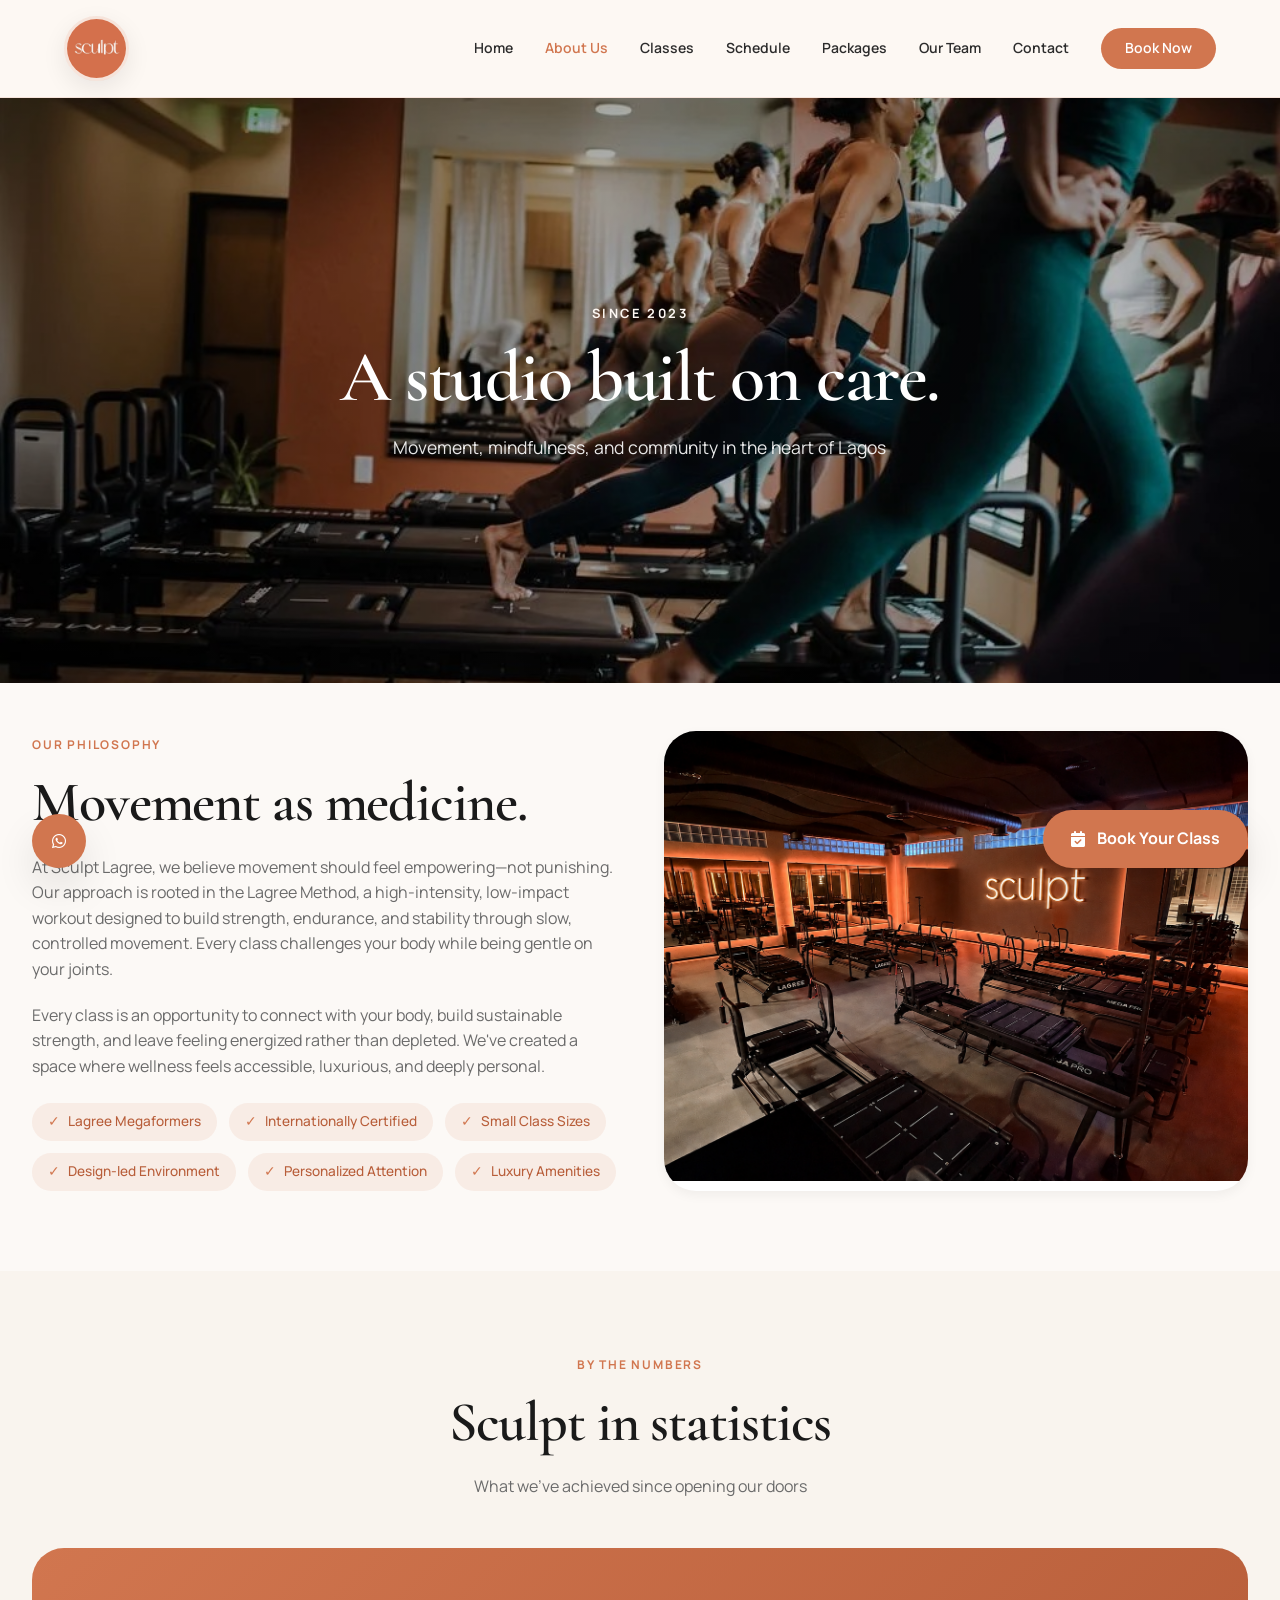
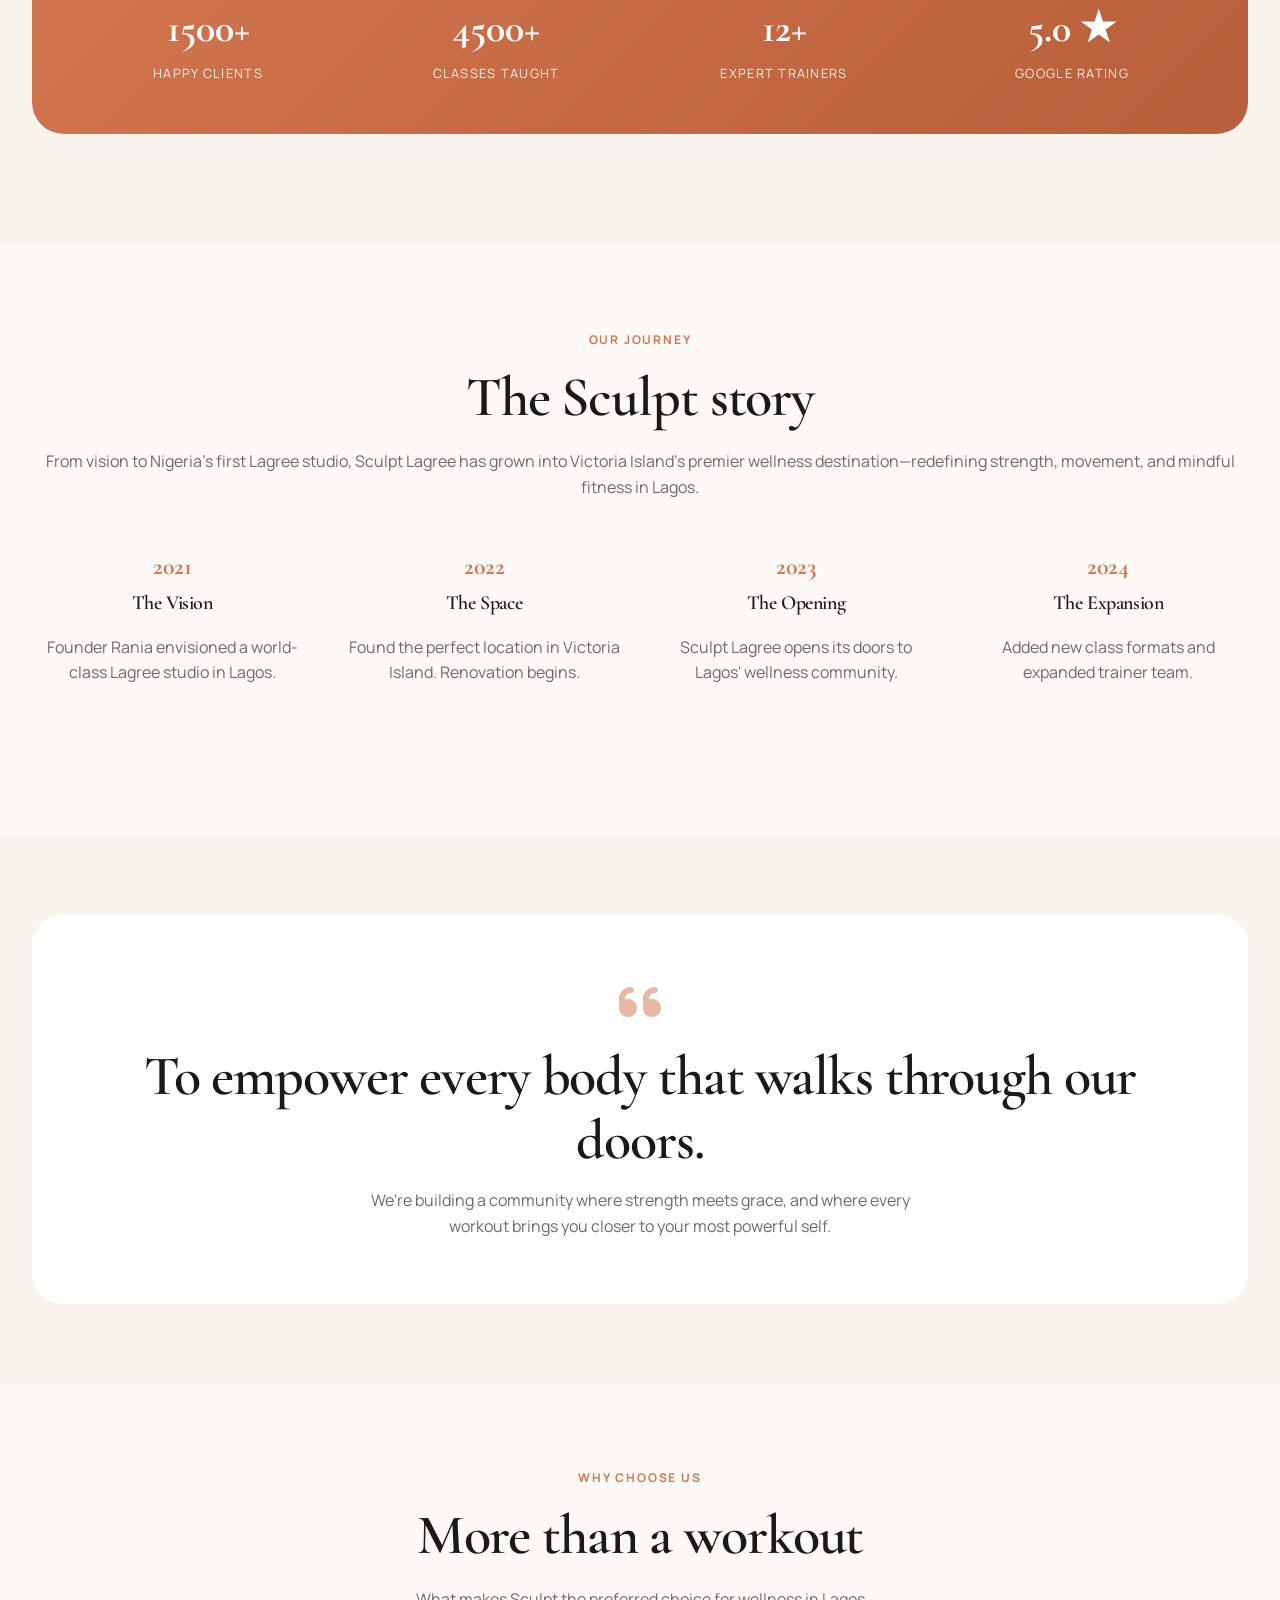
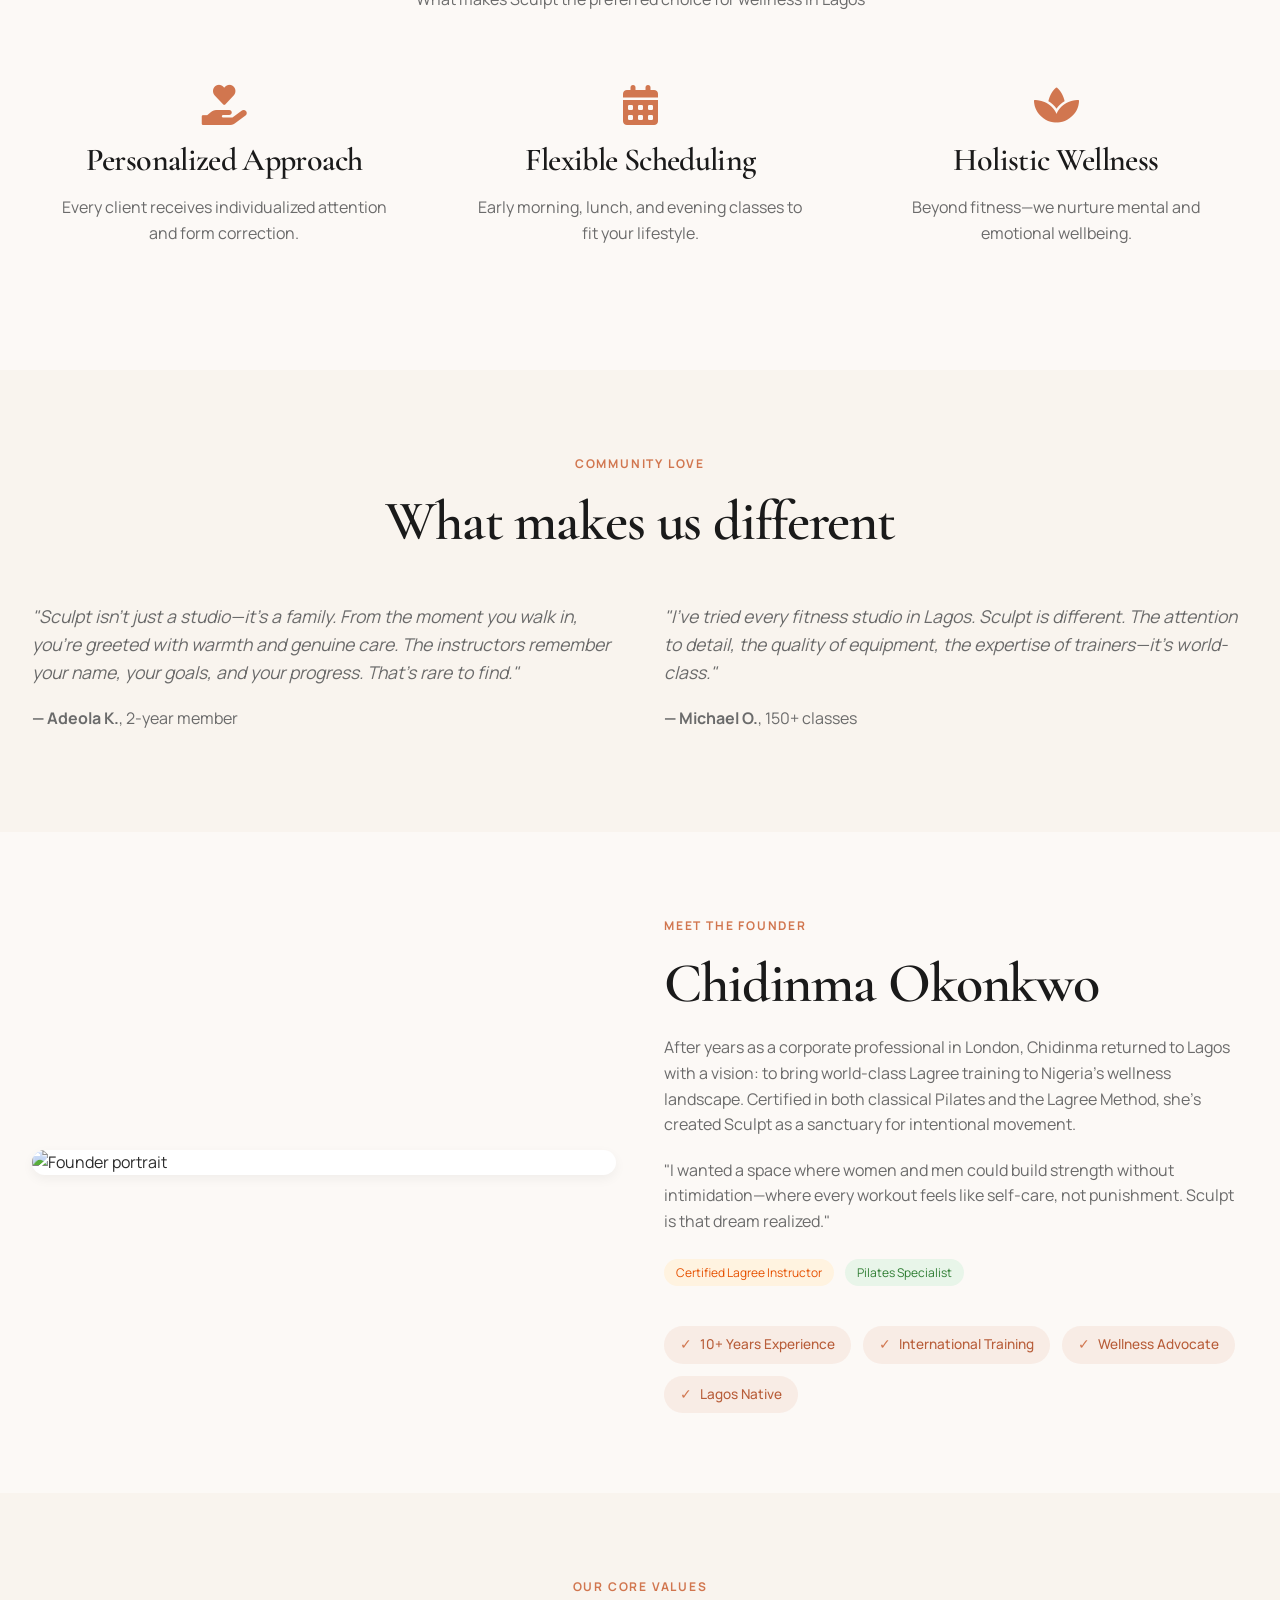
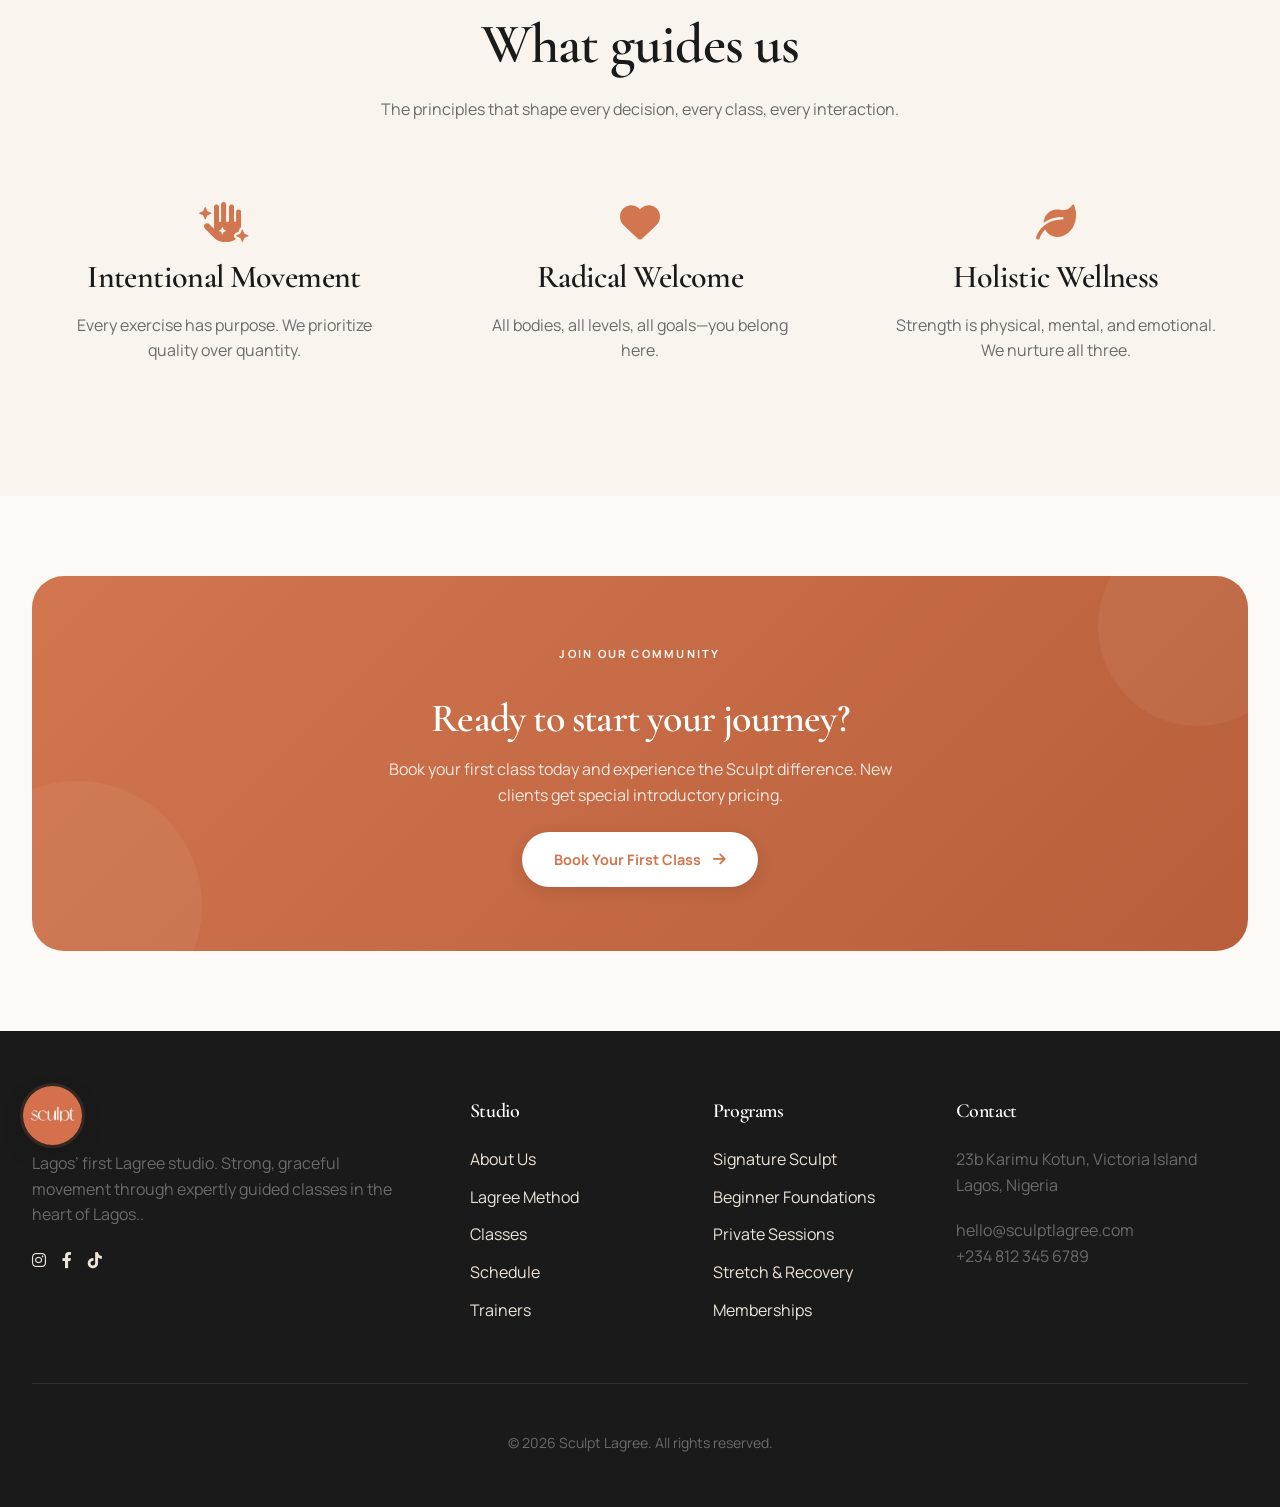
==== commit c1dd10a6: "changed pricing to packages and schedule page which affected all the pages" ====
--- a/about.html
+++ b/about.html
@@ -47,7 +47,7 @@
       .stat-highlight .number {
         font-size: 2.5rem;
         font-weight: 700;
-        font-family: 'Cormorant Garamond', serif;
+        font-family: "Cormorant Garamond", serif;
         display: block;
       }
 
@@ -76,7 +76,7 @@
         font-size: 1.5rem;
         font-weight: 700;
         color: var(--terracotta);
-        font-family: 'Cormorant Garamond', serif;
+        font-family: "Cormorant Garamond", serif;
       }
 
       .inline-list {
@@ -100,7 +100,7 @@
       }
 
       .inline-list li:before {
-        content: '✓';
+        content: "✓";
         margin-right: 0.5rem;
         color: var(--terracotta);
       }
@@ -115,7 +115,7 @@
         width: 100%;
         height: 65vh;
         min-height: 500px;
-        background-image: url('../assets/img/about_hero_img.jpeg');
+        background-image: url("../assets/img/about_hero_img.jpeg");
         background-size: cover;
         background-position: center;
         display: flex;
@@ -125,7 +125,7 @@
       }
 
       .about-hero::before {
-        content: '';
+        content: "";
         position: absolute;
         top: 0;
         left: 0;
@@ -209,8 +209,8 @@
           <a href="about.html" class="active">About Us</a>
           <a href="classes.html">Classes</a>
           <a href="schedule.html">Schedule</a>
-          <a href="pricing.html">Pricing</a>
-          <a href="teams.html">Our Team</a>
+          <a href="package.html">Packages</a>
+          <a href="team.html">Our Team</a>
           <a href="contact.html">Contact</a>
           <a href="schedule.html" class="btn-book">Book Now</a>
         </nav>
@@ -644,7 +644,7 @@
                 border-radius: var(--radius-full);
                 text-decoration: none;
                 font-weight: 700;
-                font-family: 'Manrope', sans-serif;
+                font-family: &quot;Manrope&quot;, sans-serif;
                 font-size: 0.9rem;
                 transition: all 0.3s ease;
                 box-shadow: 0 4px 15px rgba(0, 0, 0, 0.1);
@@ -688,7 +688,7 @@
               expertly guided classes in the heart of Lagos..
             </p>
             <div style="display: flex; gap: 1rem; margin-top: 1rem">
-              <a href="#" style="display: inline-block"
+              <a href="https://www.instagram.com/sculptlagree_lagos/" style="display: inline-block"
                 ><i class="fab fa-instagram"></i
               ></a>
               <a href="#" style="display: inline-block"
@@ -731,7 +731,7 @@
 
     <script>
       function toggleMenu() {
-        document.getElementById('nav').classList.toggle('active');
+        document.getElementById("nav").classList.toggle("active");
       }
     </script>
 
@@ -740,18 +740,12 @@
       var Tawk_API = Tawk_API || {},
         Tawk_LoadStart = new Date();
       (function () {
-        var s1 = document.createElement('script'),
-          s0 = document.getElementsByTagName('script')[0];
+        var s1 = document.createElement("script"),
+          s0 = document.getElementsByTagName("script")[0];
         s1.async = true;
-<<<<<<< HEAD
         s1.src = "https://embed.tawk.to/6a3513702fa5b31d456f8768/1jrfl7tle";
         s1.charset = "UTF-8";
         s1.setAttribute("crossorigin", "*");
-=======
-        s1.src = 'https://embed.tawk.to/6a2c39a78705f01c3509b4f3/1jquc2ea7';
-        s1.charset = 'UTF-8';
-        s1.setAttribute('crossorigin', '*');
->>>>>>> 34ea987afd775eea08a1e5c7e69643a41cf8cf26
         s0.parentNode.insertBefore(s1, s0);
       })();
     </script>
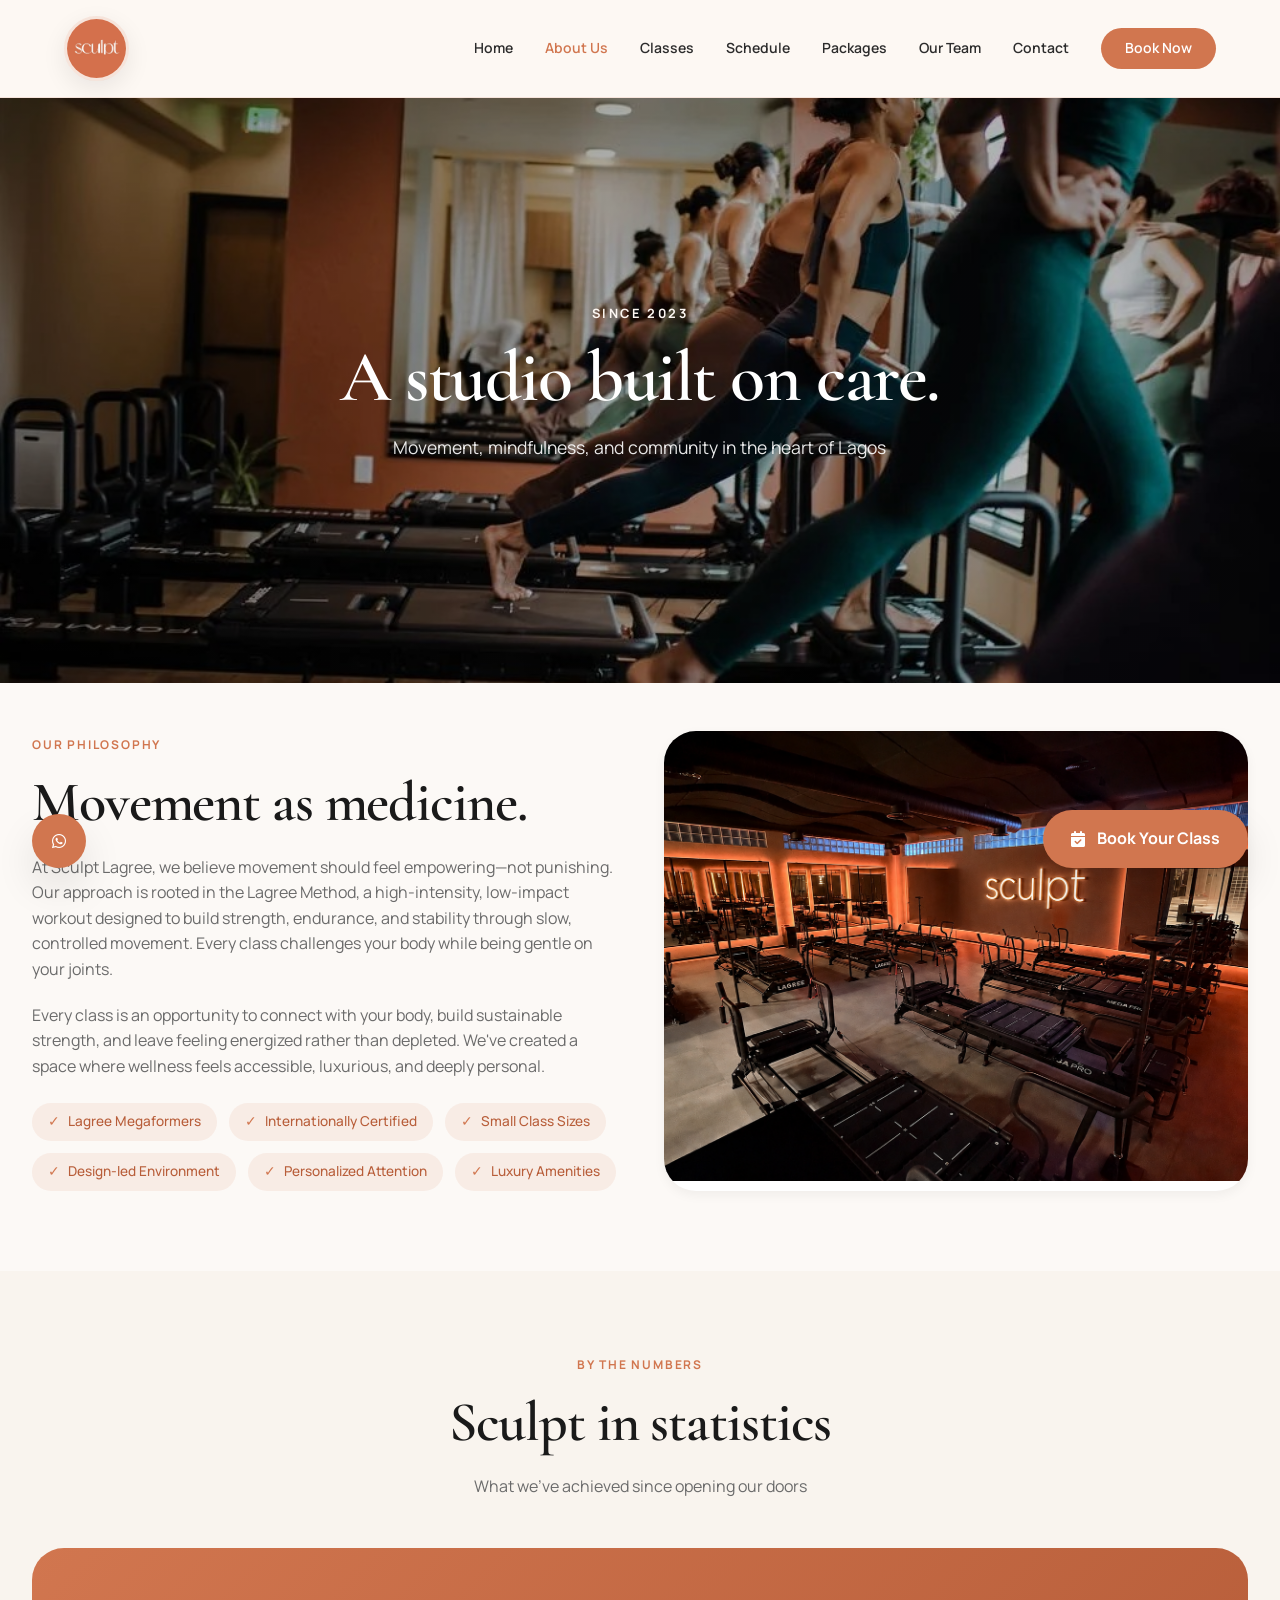
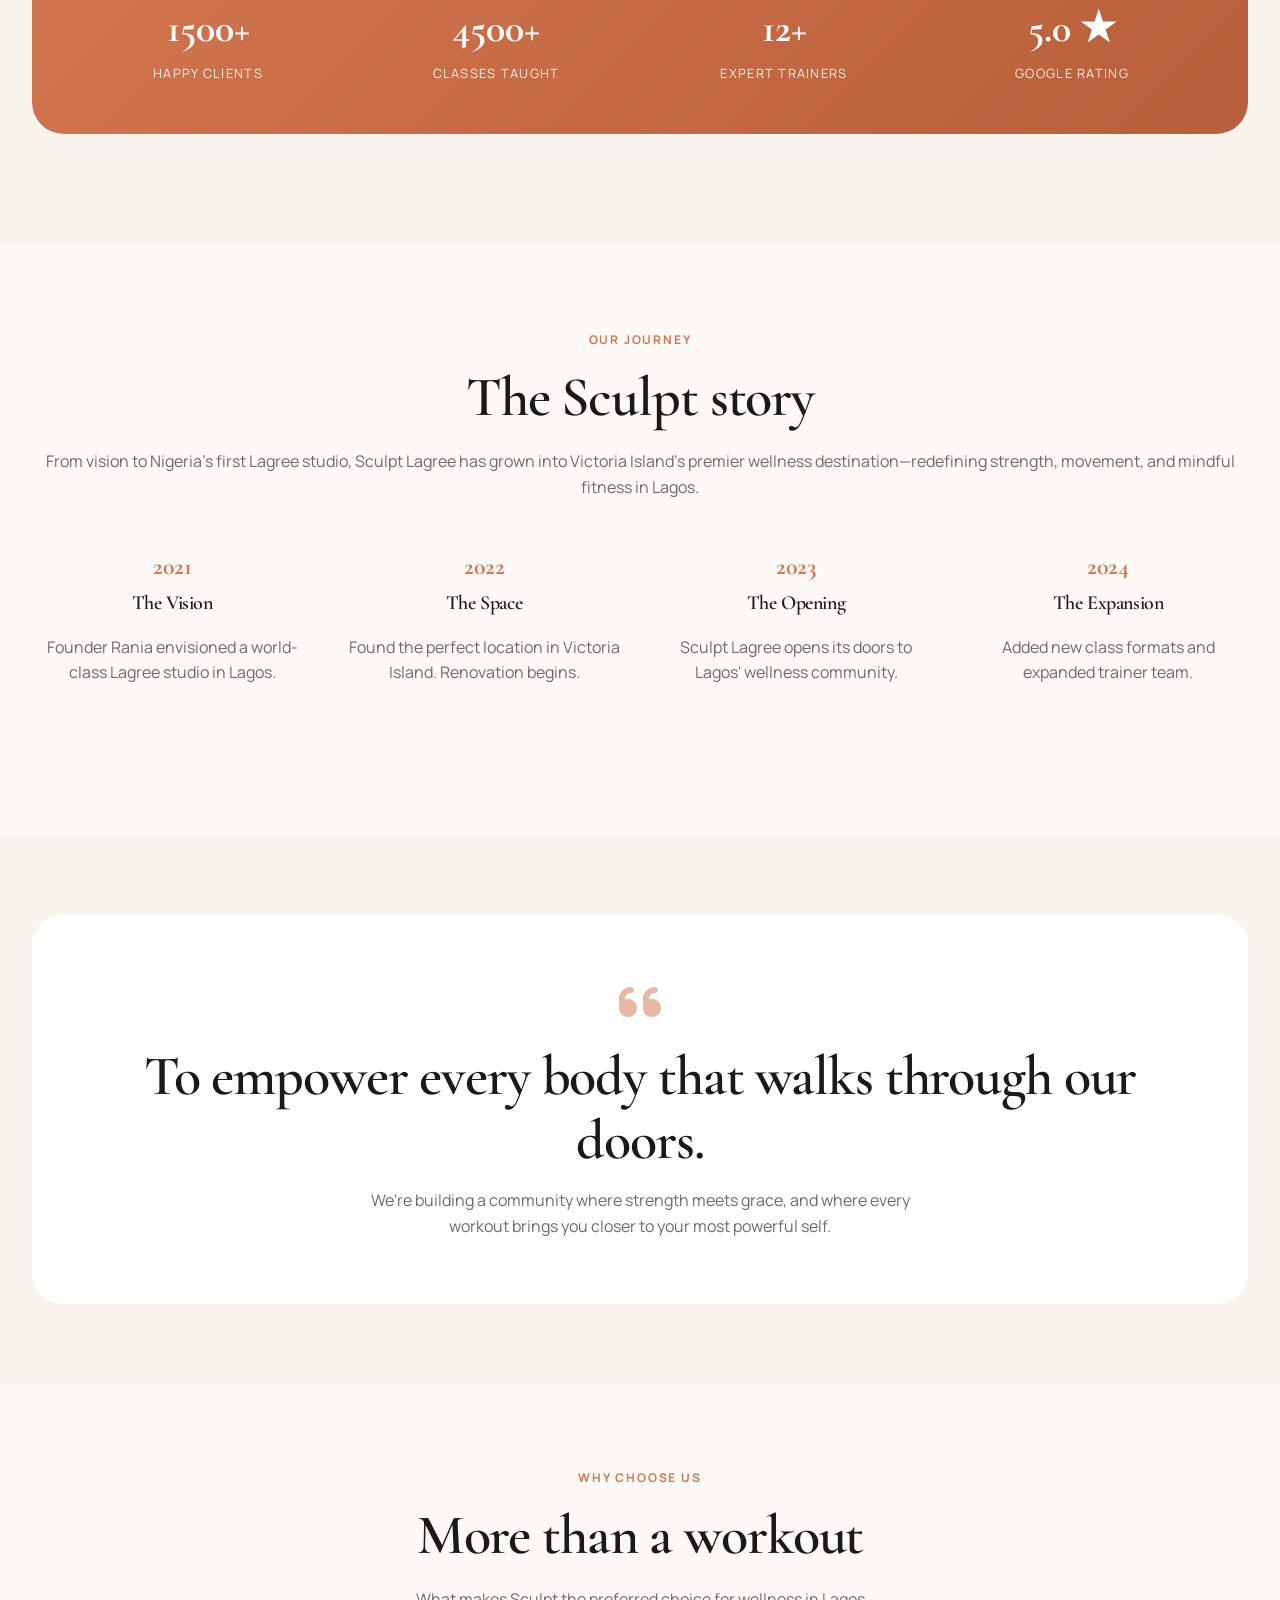
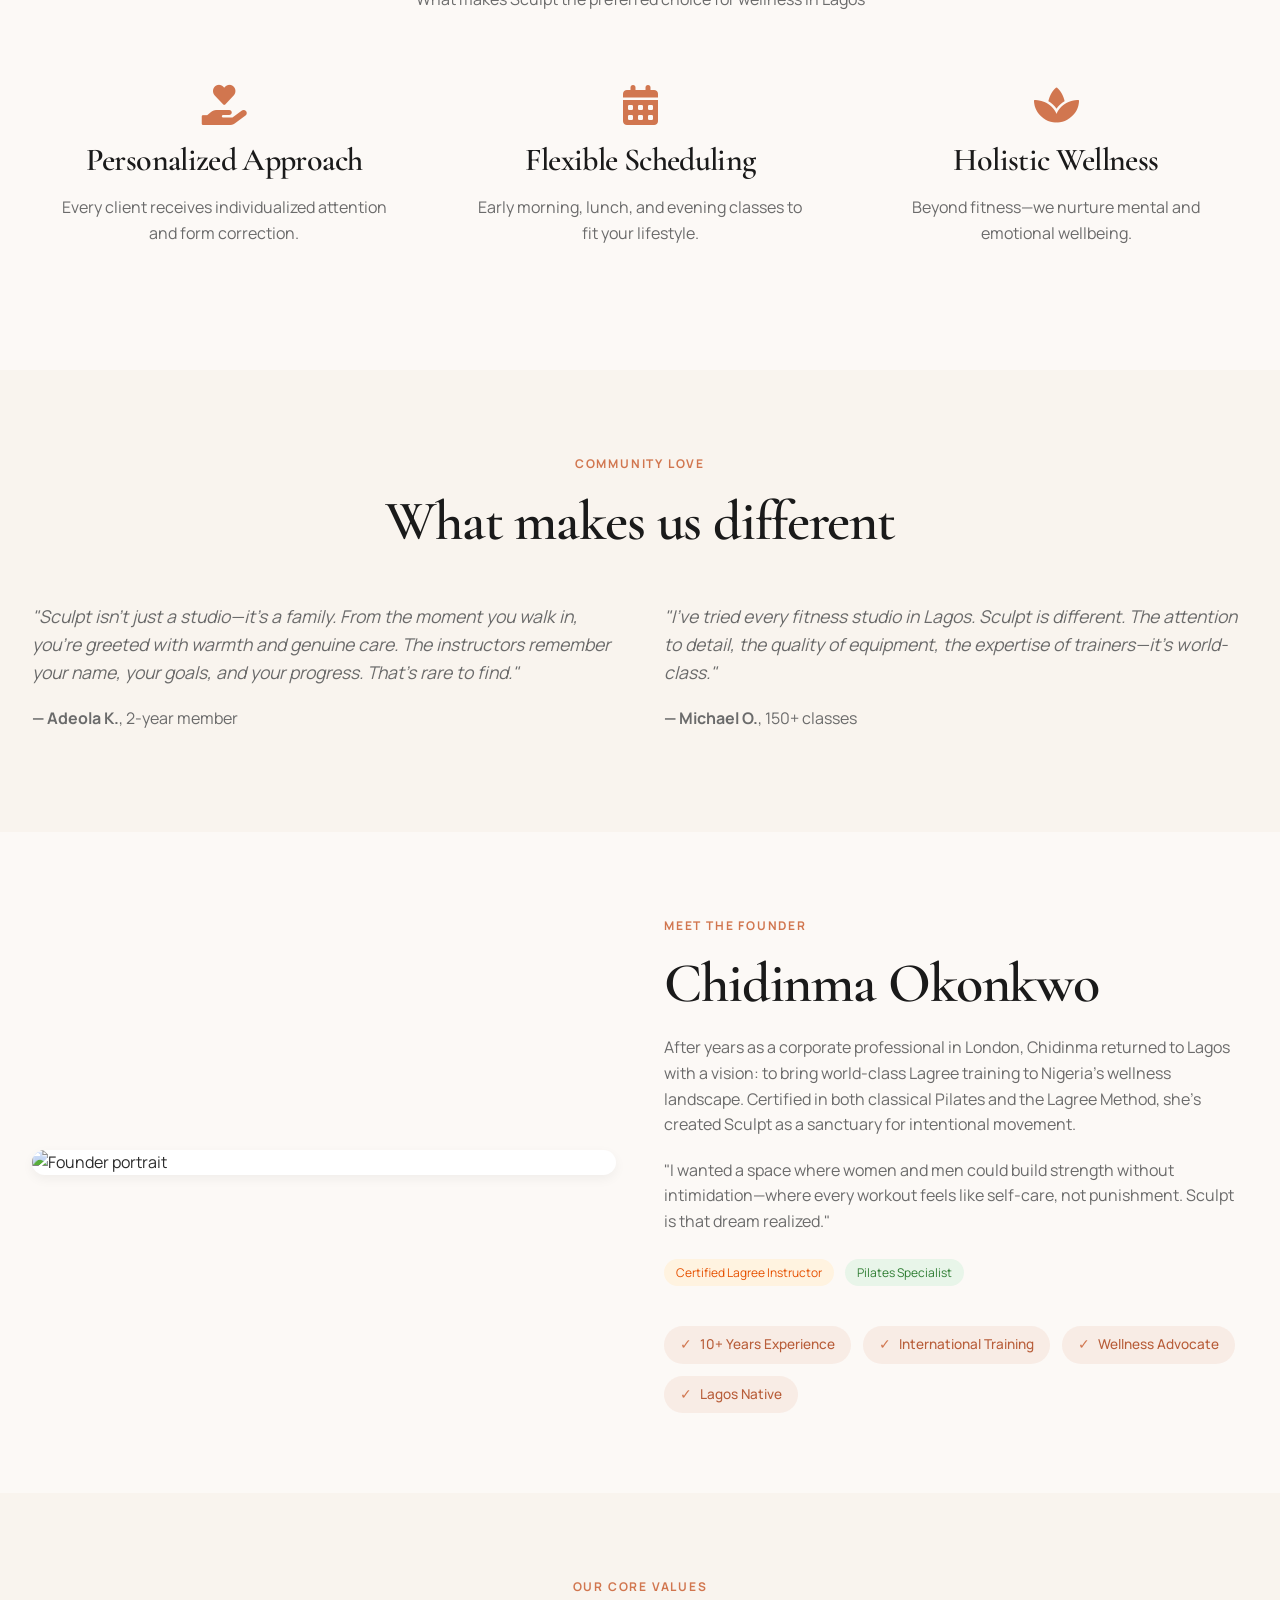
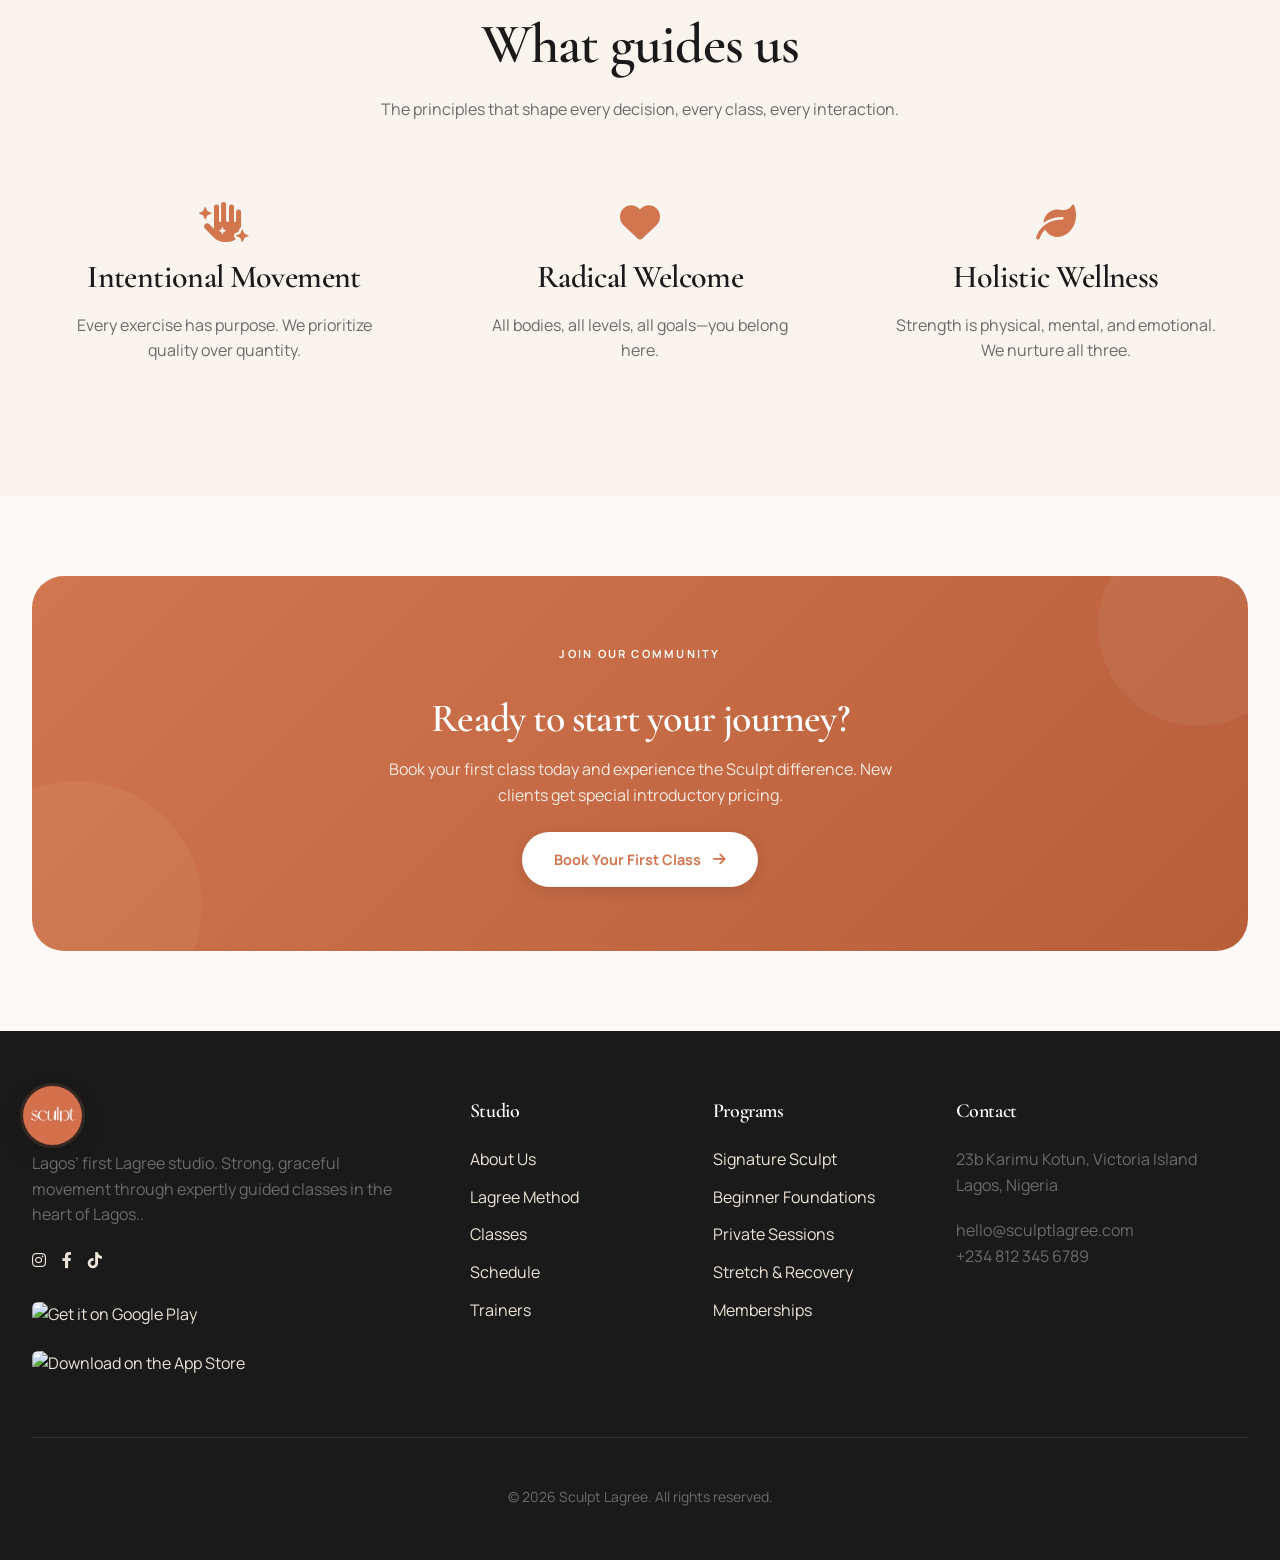
==== commit f5e65864: "addition of playstore and appstore icom to footer" ====
--- a/about.html
+++ b/about.html
@@ -164,6 +164,37 @@
         font-size: 1.1rem;
       }
 
+      /* App Store Badges in Footer */
+      .app-store-badges {
+        display: flex;
+        gap: 0.75rem;
+        margin-top: 1rem;
+        flex-wrap: wrap;
+      }
+
+      .app-store-badges a {
+        display: inline-block;
+        transition: transform 0.3s ease;
+      }
+
+      .app-store-badges a:hover {
+        transform: scale(1.05);
+      }
+
+      .app-store-badges img {
+        height: 40px;
+        width: auto;
+        border-radius: 6px;
+      }
+
+      .footer-social {
+        display: flex;
+        gap: 1rem;
+        margin-top: 1rem;
+        flex-wrap: wrap;
+        align-items: center;
+      }
+
       @media (max-width: 768px) {
         .stats-highlight {
           grid-template-columns: repeat(2, 1fr);
@@ -175,6 +206,15 @@
         .about-hero {
           height: 50vh;
           min-height: 400px;
+        }
+        .app-store-badges img {
+          height: 35px;
+        }
+      }
+
+      @media (max-width: 480px) {
+        .app-store-badges img {
+          height: 30px;
         }
       }
     </style>
@@ -687,7 +727,7 @@
               Lagos’ first Lagree studio. Strong, graceful movement through
               expertly guided classes in the heart of Lagos..
             </p>
-            <div style="display: flex; gap: 1rem; margin-top: 1rem">
+            <div class="footer-social">
               <a href="https://www.instagram.com/sculptlagree_lagos/" style="display: inline-block"
                 ><i class="fab fa-instagram"></i
               ></a>
@@ -697,6 +737,21 @@
               <a href="#" style="display: inline-block"
                 ><i class="fab fa-tiktok"></i
               ></a>
+            </div>
+            <!-- App Store Badges -->
+            <div class="app-store-badges">
+              <a href="#" target="_blank">
+                <img
+                  src="https://upload.wikimedia.org/wikipedia/commons/7/78/Google_Play_Store_badge_EN.svg"
+                  alt="Get it on Google Play"
+                />
+              </a>
+              <a href="#" target="_blank">
+                <img
+                  src="https://upload.wikimedia.org/wikipedia/commons/3/3c/Download_on_the_App_Store_Badge.svg"
+                  alt="Download on the App Store"
+                />
+              </a>
             </div>
           </div>
           <div>
@@ -751,4 +806,4 @@
     </script>
     <!--End of Tawk.to Script-->
   </body>
-</html>
+</html>
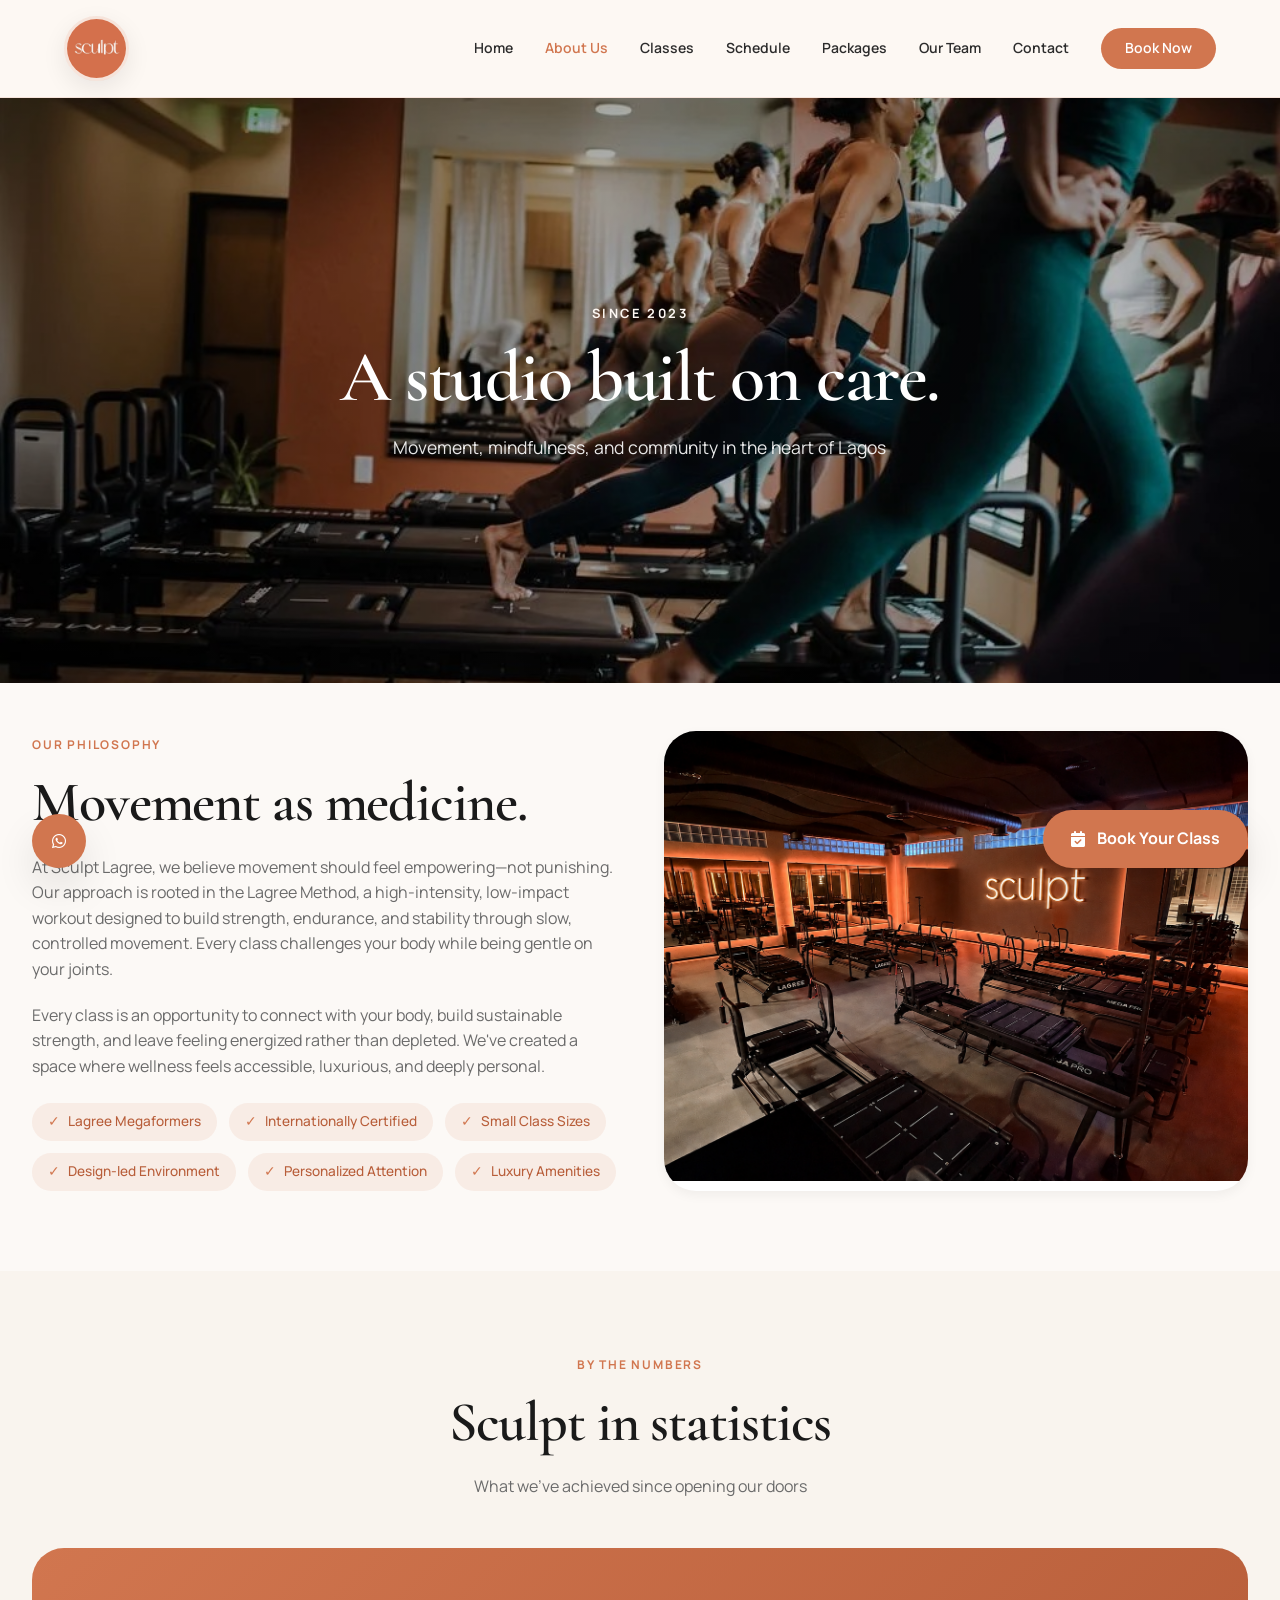
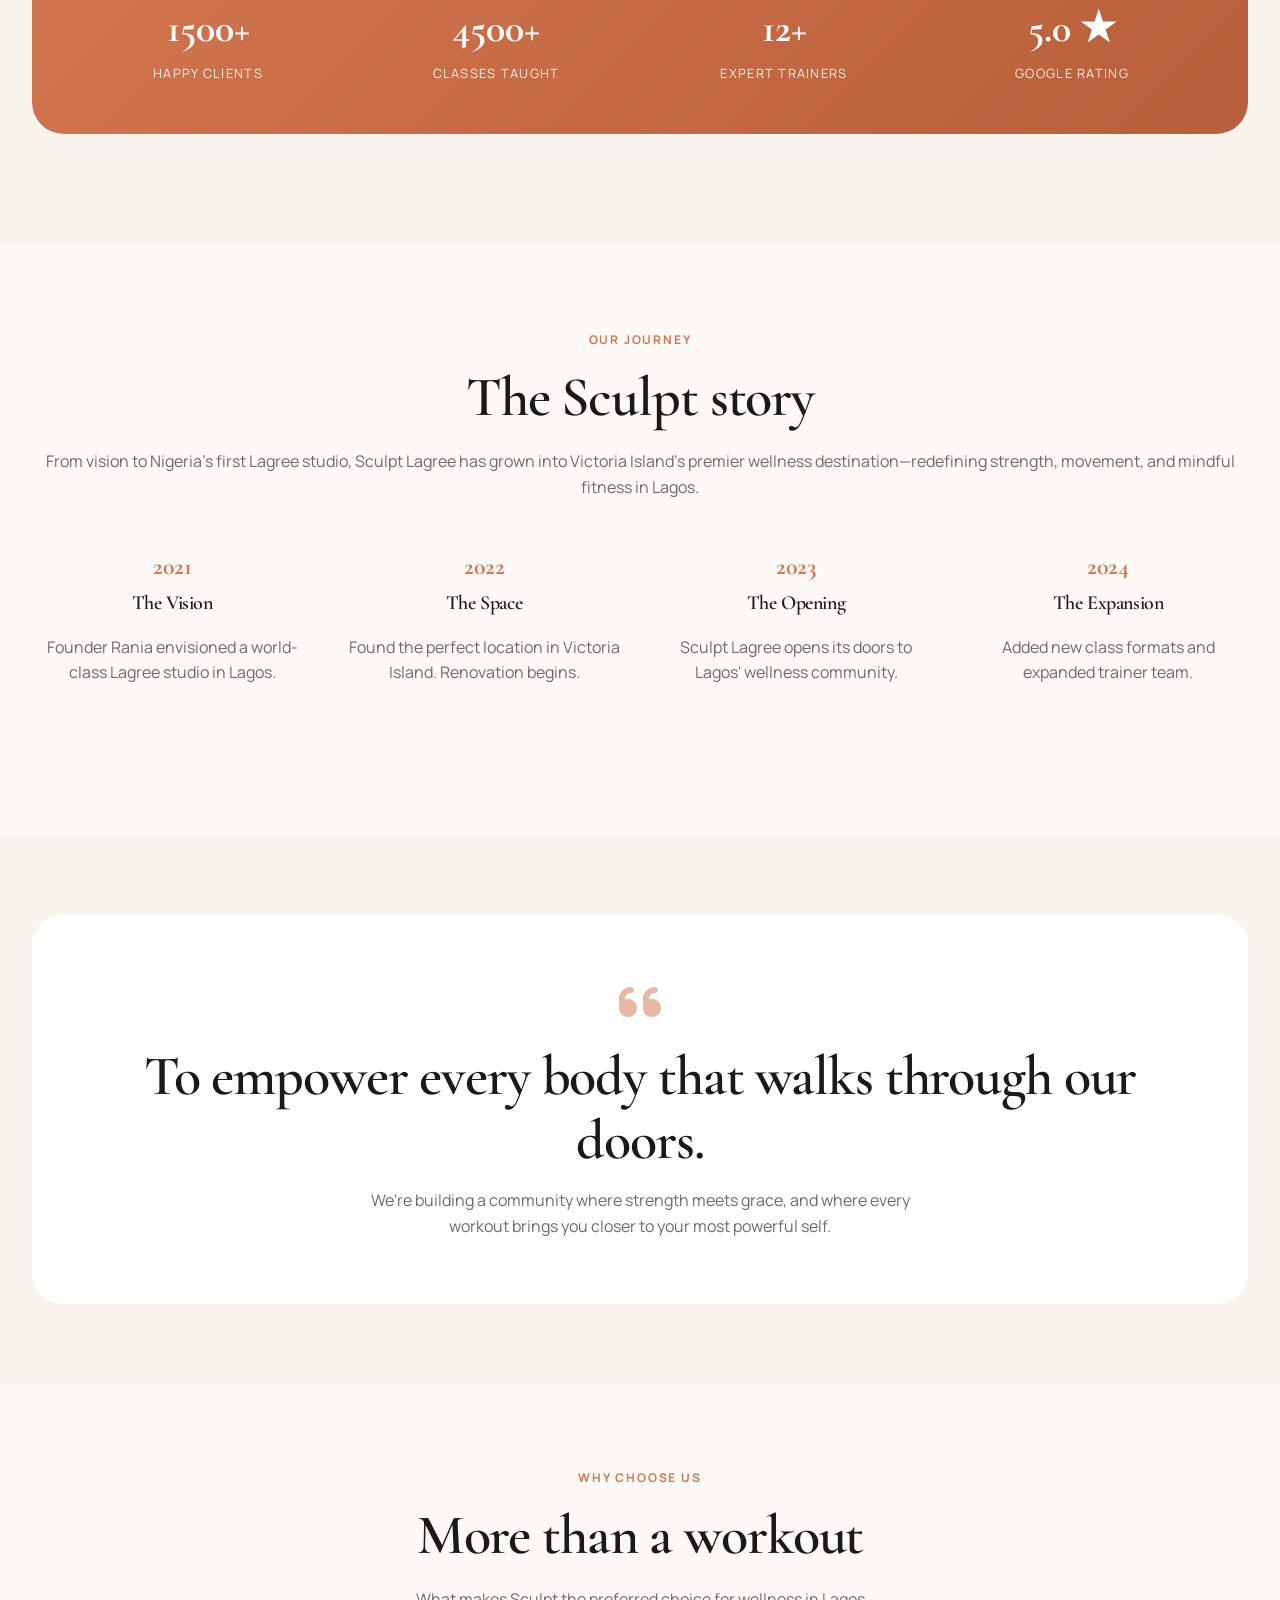
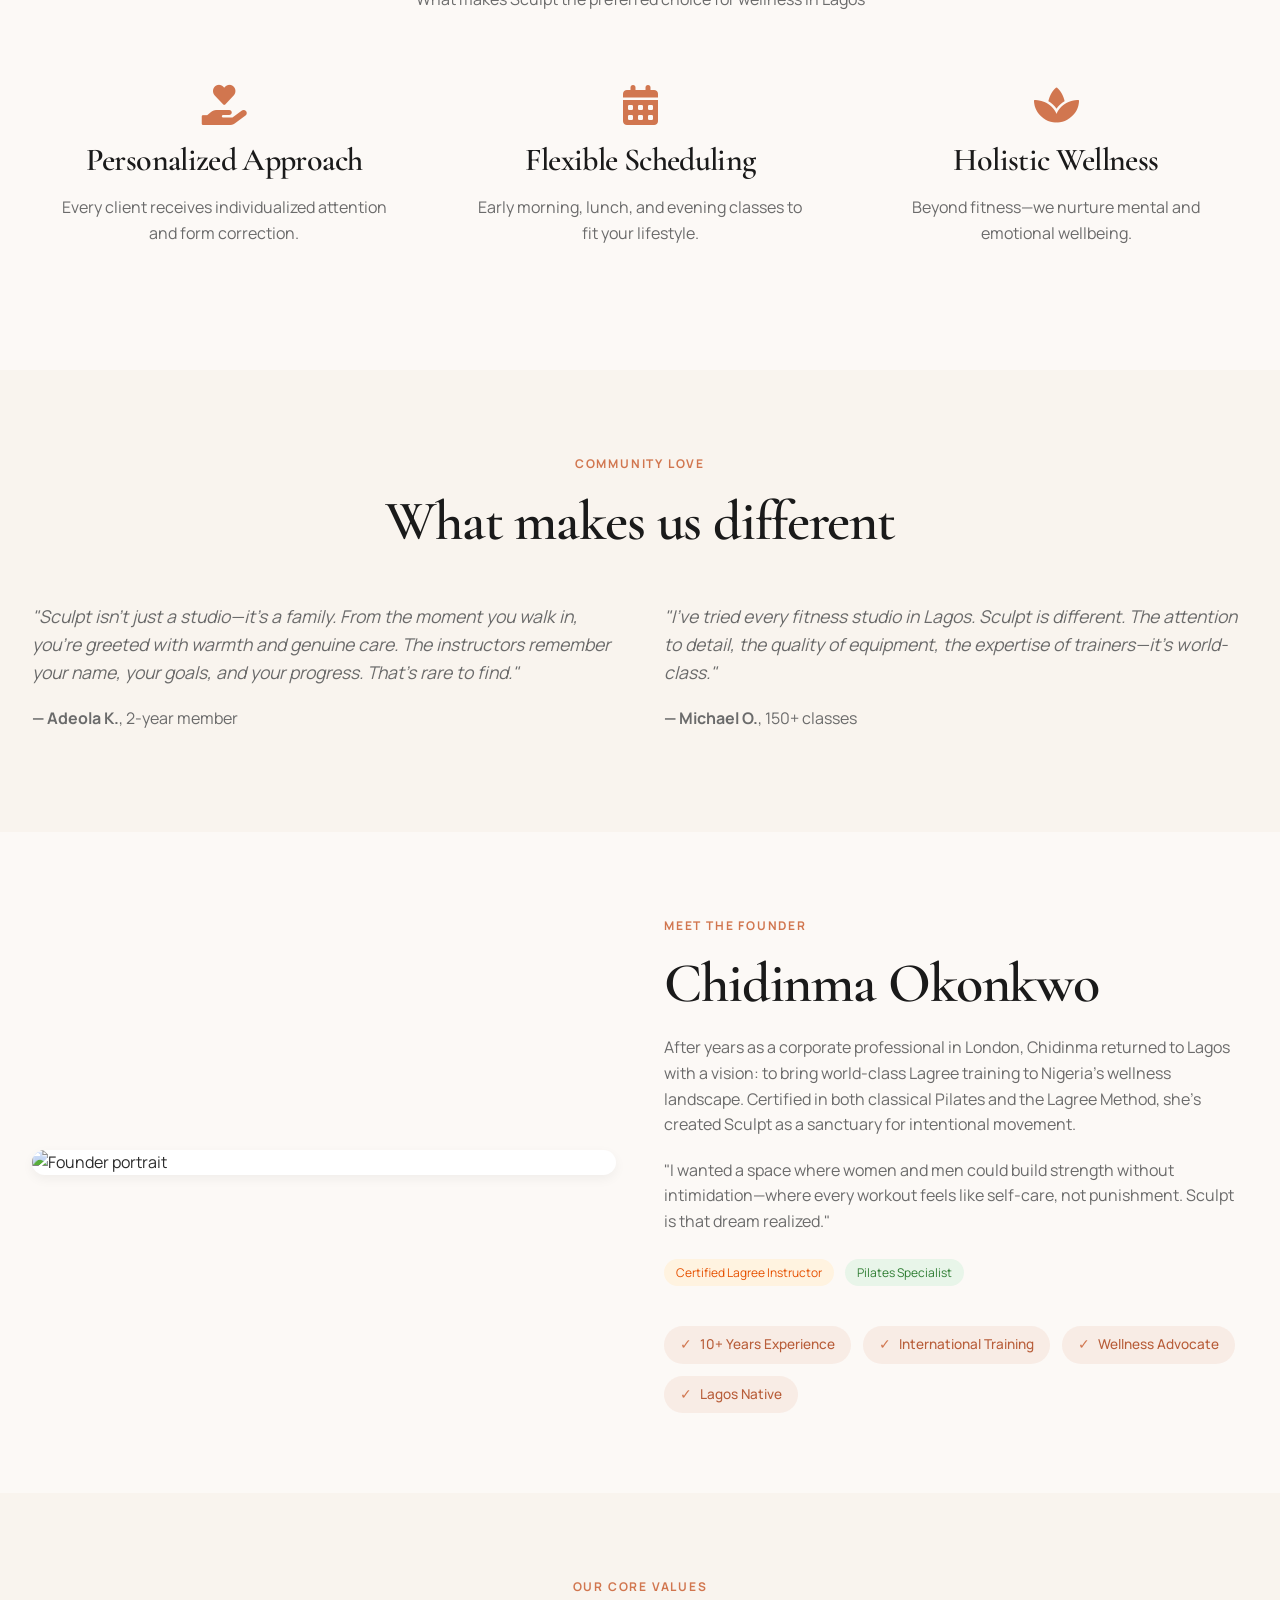
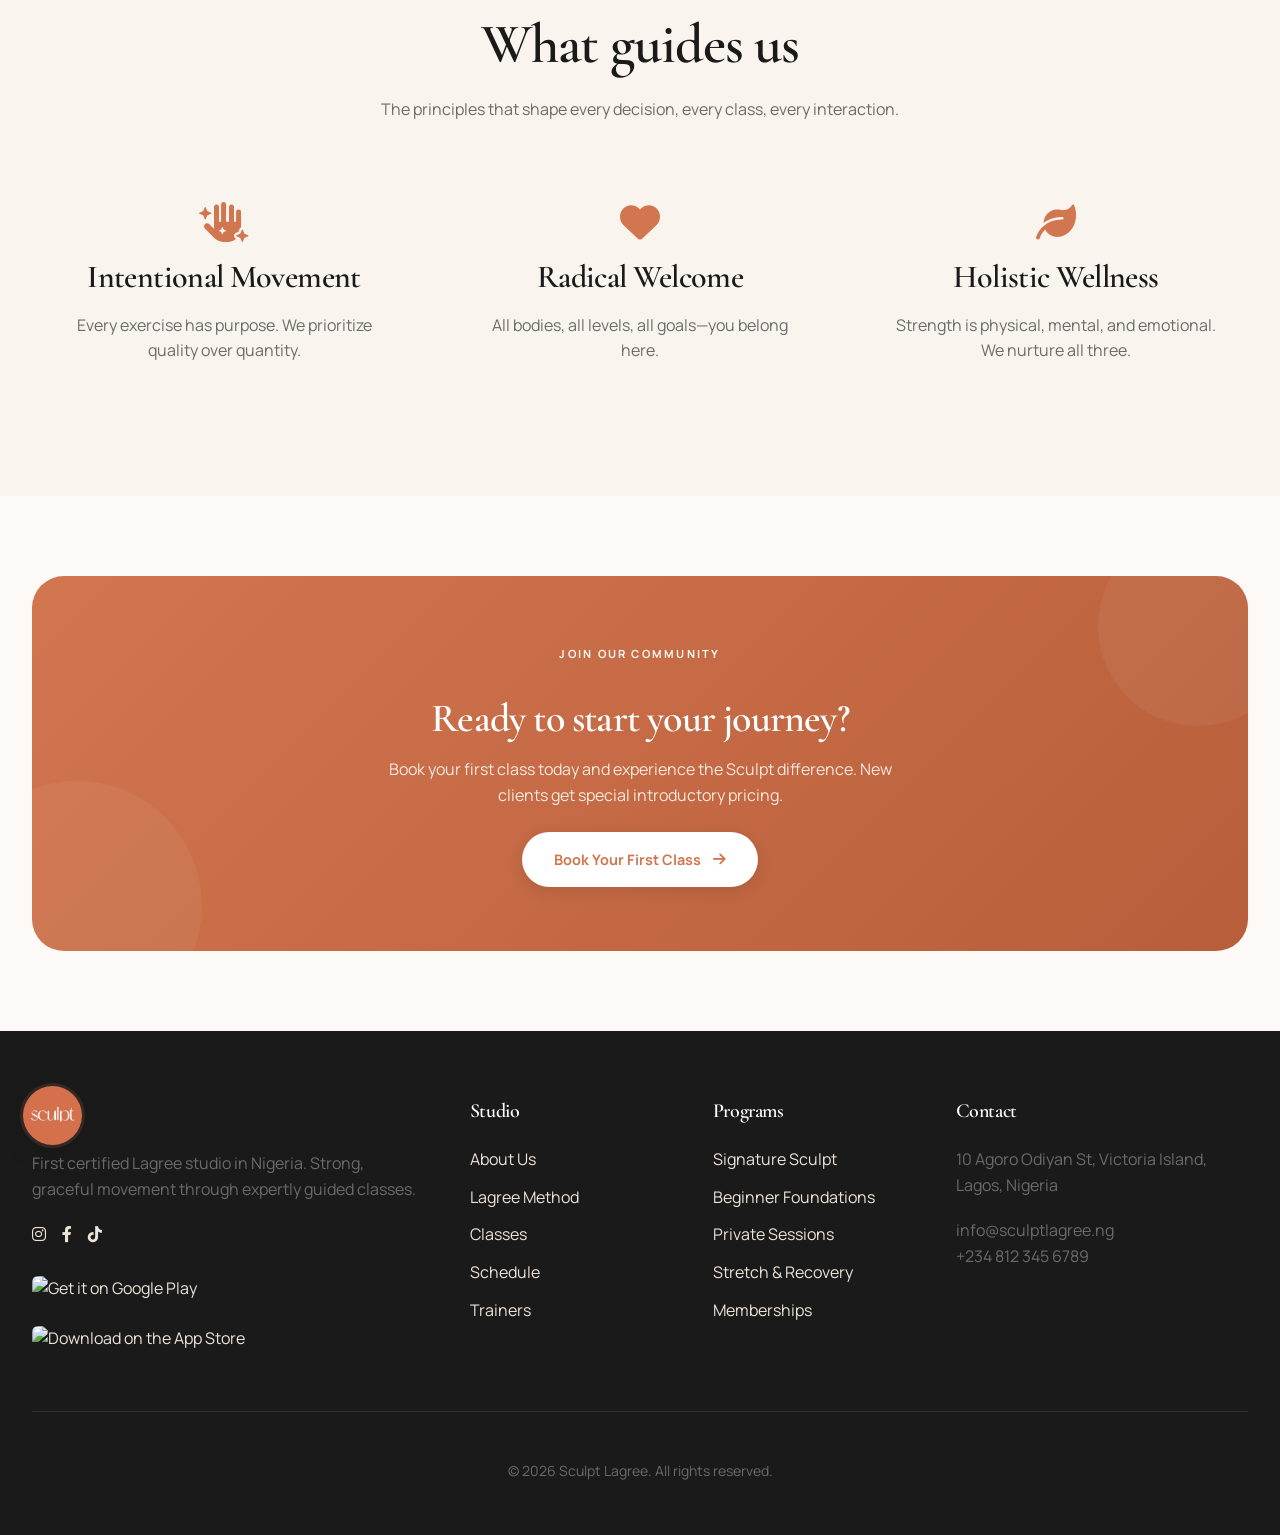
==== commit 7c0308f9: "updae app store link" ====
--- a/about.html
+++ b/about.html
@@ -47,7 +47,7 @@
       .stat-highlight .number {
         font-size: 2.5rem;
         font-weight: 700;
-        font-family: "Cormorant Garamond", serif;
+        font-family: 'Cormorant Garamond', serif;
         display: block;
       }
 
@@ -76,7 +76,7 @@
         font-size: 1.5rem;
         font-weight: 700;
         color: var(--terracotta);
-        font-family: "Cormorant Garamond", serif;
+        font-family: 'Cormorant Garamond', serif;
       }
 
       .inline-list {
@@ -100,7 +100,7 @@
       }
 
       .inline-list li:before {
-        content: "✓";
+        content: '✓';
         margin-right: 0.5rem;
         color: var(--terracotta);
       }
@@ -115,7 +115,7 @@
         width: 100%;
         height: 65vh;
         min-height: 500px;
-        background-image: url("../assets/img/about_hero_img.jpeg");
+        background-image: url('../assets/img/about_hero_img.jpeg');
         background-size: cover;
         background-position: center;
         display: flex;
@@ -125,7 +125,7 @@
       }
 
       .about-hero::before {
-        content: "";
+        content: '';
         position: absolute;
         top: 0;
         left: 0;
@@ -684,7 +684,7 @@
                 border-radius: var(--radius-full);
                 text-decoration: none;
                 font-weight: 700;
-                font-family: &quot;Manrope&quot;, sans-serif;
+                font-family: 'Manrope', sans-serif;
                 font-size: 0.9rem;
                 transition: all 0.3s ease;
                 box-shadow: 0 4px 15px rgba(0, 0, 0, 0.1);
@@ -724,11 +724,13 @@
               </div>
             </div>
             <p>
-              Lagos’ first Lagree studio. Strong, graceful movement through
-              expertly guided classes in the heart of Lagos..
+              First certified Lagree studio in Nigeria. Strong, graceful
+              movement through expertly guided classes.
             </p>
             <div class="footer-social">
-              <a href="https://www.instagram.com/sculptlagree_lagos/" style="display: inline-block"
+              <a
+                href="https://www.instagram.com/sculptlagree_lagos/"
+                style="display: inline-block"
                 ><i class="fab fa-instagram"></i
               ></a>
               <a href="#" style="display: inline-block"
@@ -740,13 +742,19 @@
             </div>
             <!-- App Store Badges -->
             <div class="app-store-badges">
-              <a href="#" target="_blank">
+              <a
+                href="https://play.google.com/store/apps/details?id=com.codefish.in.sclptlgr&pcampaignid=web_share&fbclid=PAZXh0bgNhZW0CMTEAc3J0YwZhcHBfaWQMMjU2MjgxMDQwNTU4AAGnKv7ShP7JTuomY-WlWxz1PAT8JYKCdpzeErcmR8xlE3sVTo6C9UpoGKAc6Xo_aem_-F4PRH6afx_EER5uzhawuA"
+                target="_blank"
+              >
                 <img
                   src="https://upload.wikimedia.org/wikipedia/commons/7/78/Google_Play_Store_badge_EN.svg"
                   alt="Get it on Google Play"
                 />
               </a>
-              <a href="#" target="_blank">
+              <a
+                href="https://apps.apple.com/lb/app/sculpt/id6761377670"
+                target="_blank"
+              >
                 <img
                   src="https://upload.wikimedia.org/wikipedia/commons/3/3c/Download_on_the_App_Store_Badge.svg"
                   alt="Download on the App Store"
@@ -772,8 +780,8 @@
           </div>
           <div>
             <h4>Contact</h4>
-            <p>23b Karimu Kotun, Victoria Island<br />Lagos, Nigeria</p>
-            <p>hello@sculptlagree.com<br />+234 812 345 6789</p>
+            <p>10 Agoro Odiyan St, Victoria Island,<br />Lagos, Nigeria</p>
+            <p>info@sculptlagree.ng<br />+234 812 345 6789</p>
           </div>
         </div>
         <div class="copyright">
@@ -786,7 +794,7 @@
 
     <script>
       function toggleMenu() {
-        document.getElementById("nav").classList.toggle("active");
+        document.getElementById('nav').classList.toggle('active');
       }
     </script>
 
@@ -795,15 +803,15 @@
       var Tawk_API = Tawk_API || {},
         Tawk_LoadStart = new Date();
       (function () {
-        var s1 = document.createElement("script"),
-          s0 = document.getElementsByTagName("script")[0];
+        var s1 = document.createElement('script'),
+          s0 = document.getElementsByTagName('script')[0];
         s1.async = true;
-        s1.src = "https://embed.tawk.to/6a3513702fa5b31d456f8768/1jrfl7tle";
-        s1.charset = "UTF-8";
-        s1.setAttribute("crossorigin", "*");
+        s1.src = 'https://embed.tawk.to/6a3513702fa5b31d456f8768/1jrfl7tle';
+        s1.charset = 'UTF-8';
+        s1.setAttribute('crossorigin', '*');
         s0.parentNode.insertBefore(s1, s0);
       })();
     </script>
     <!--End of Tawk.to Script-->
   </body>
-</html>+</html>
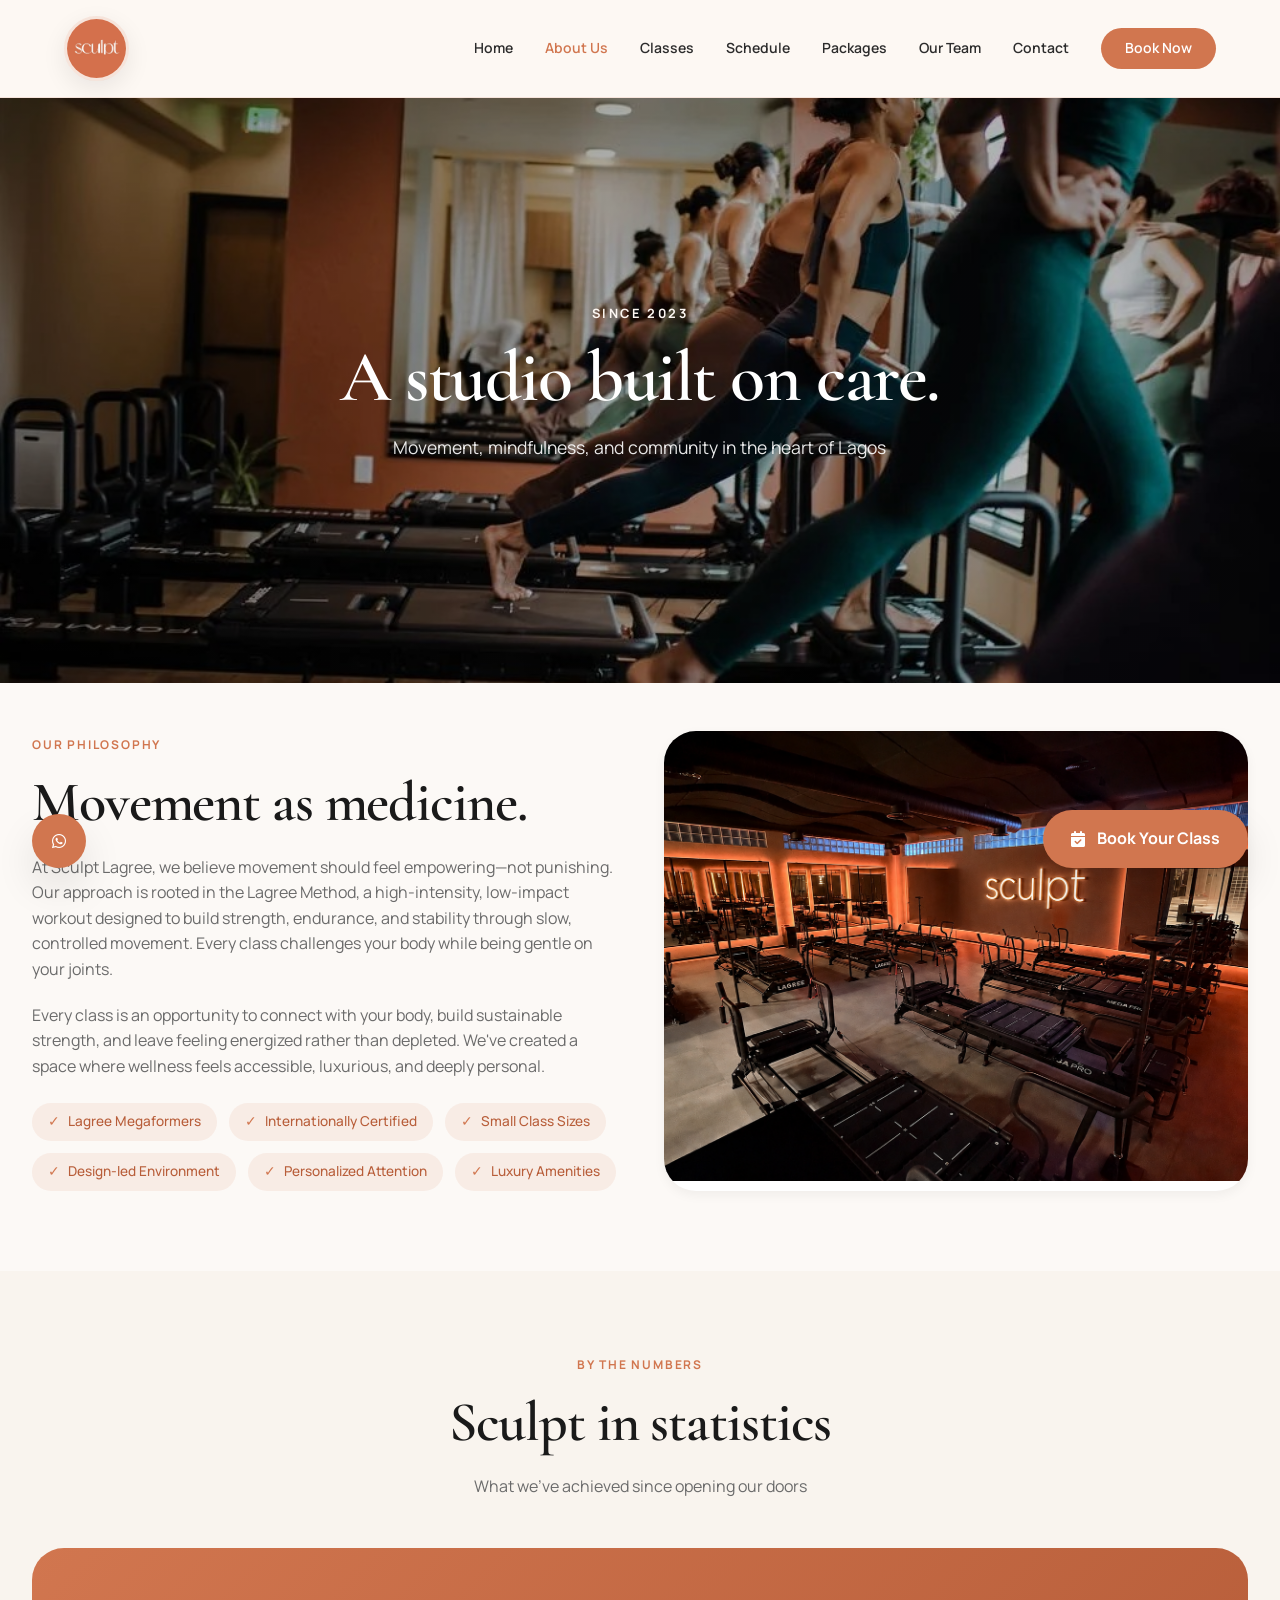
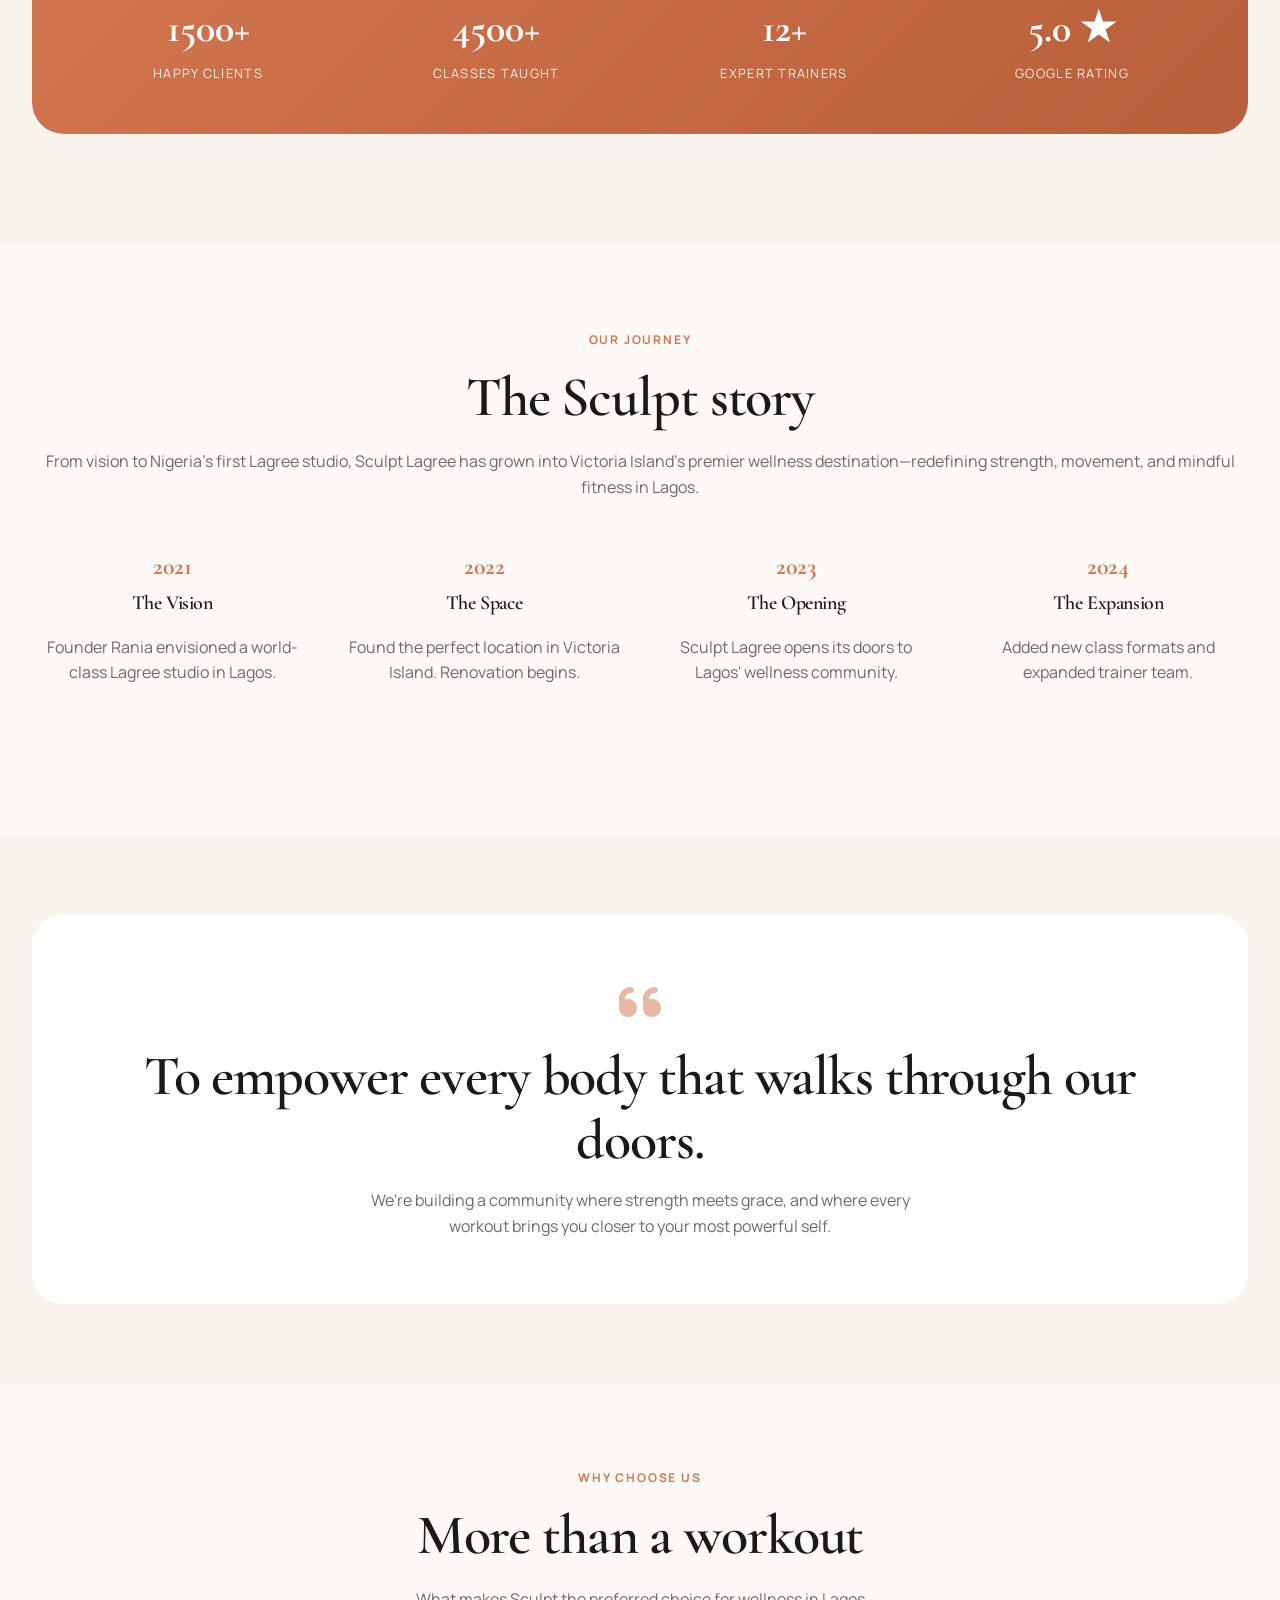
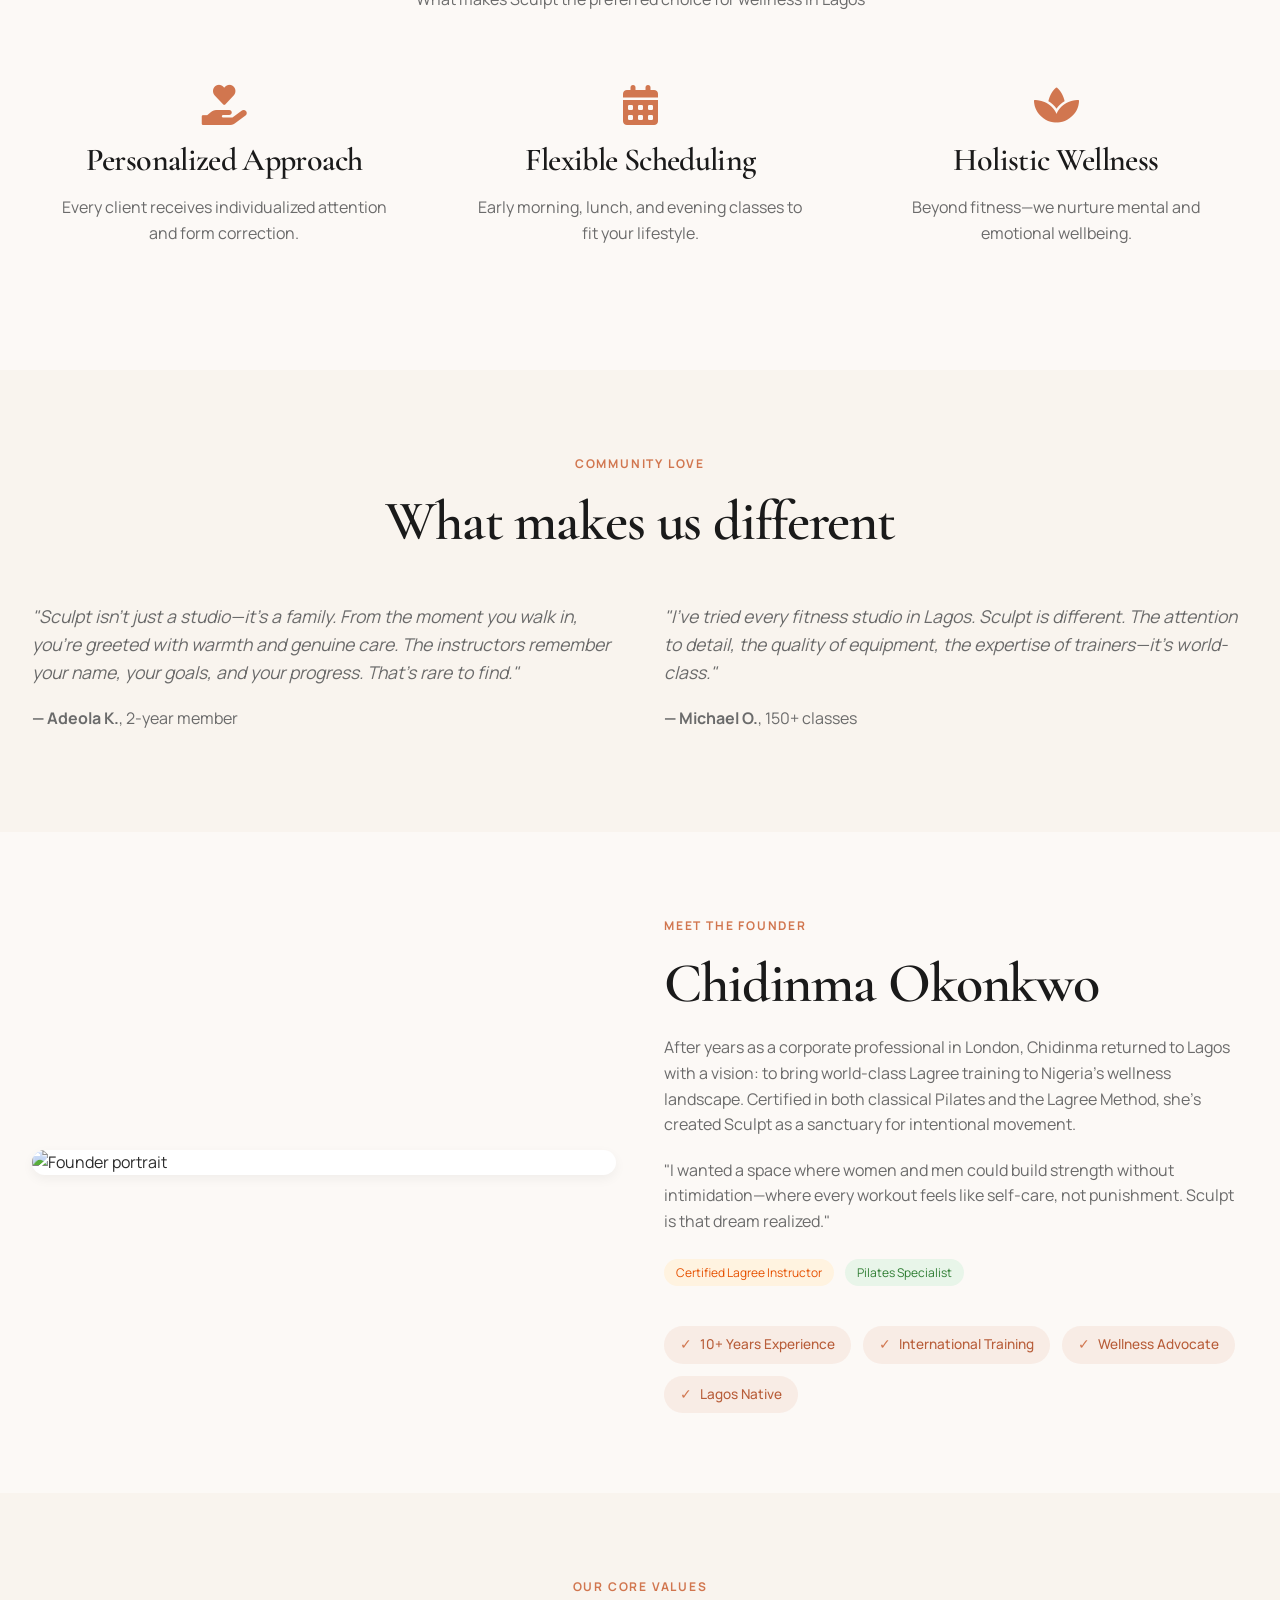
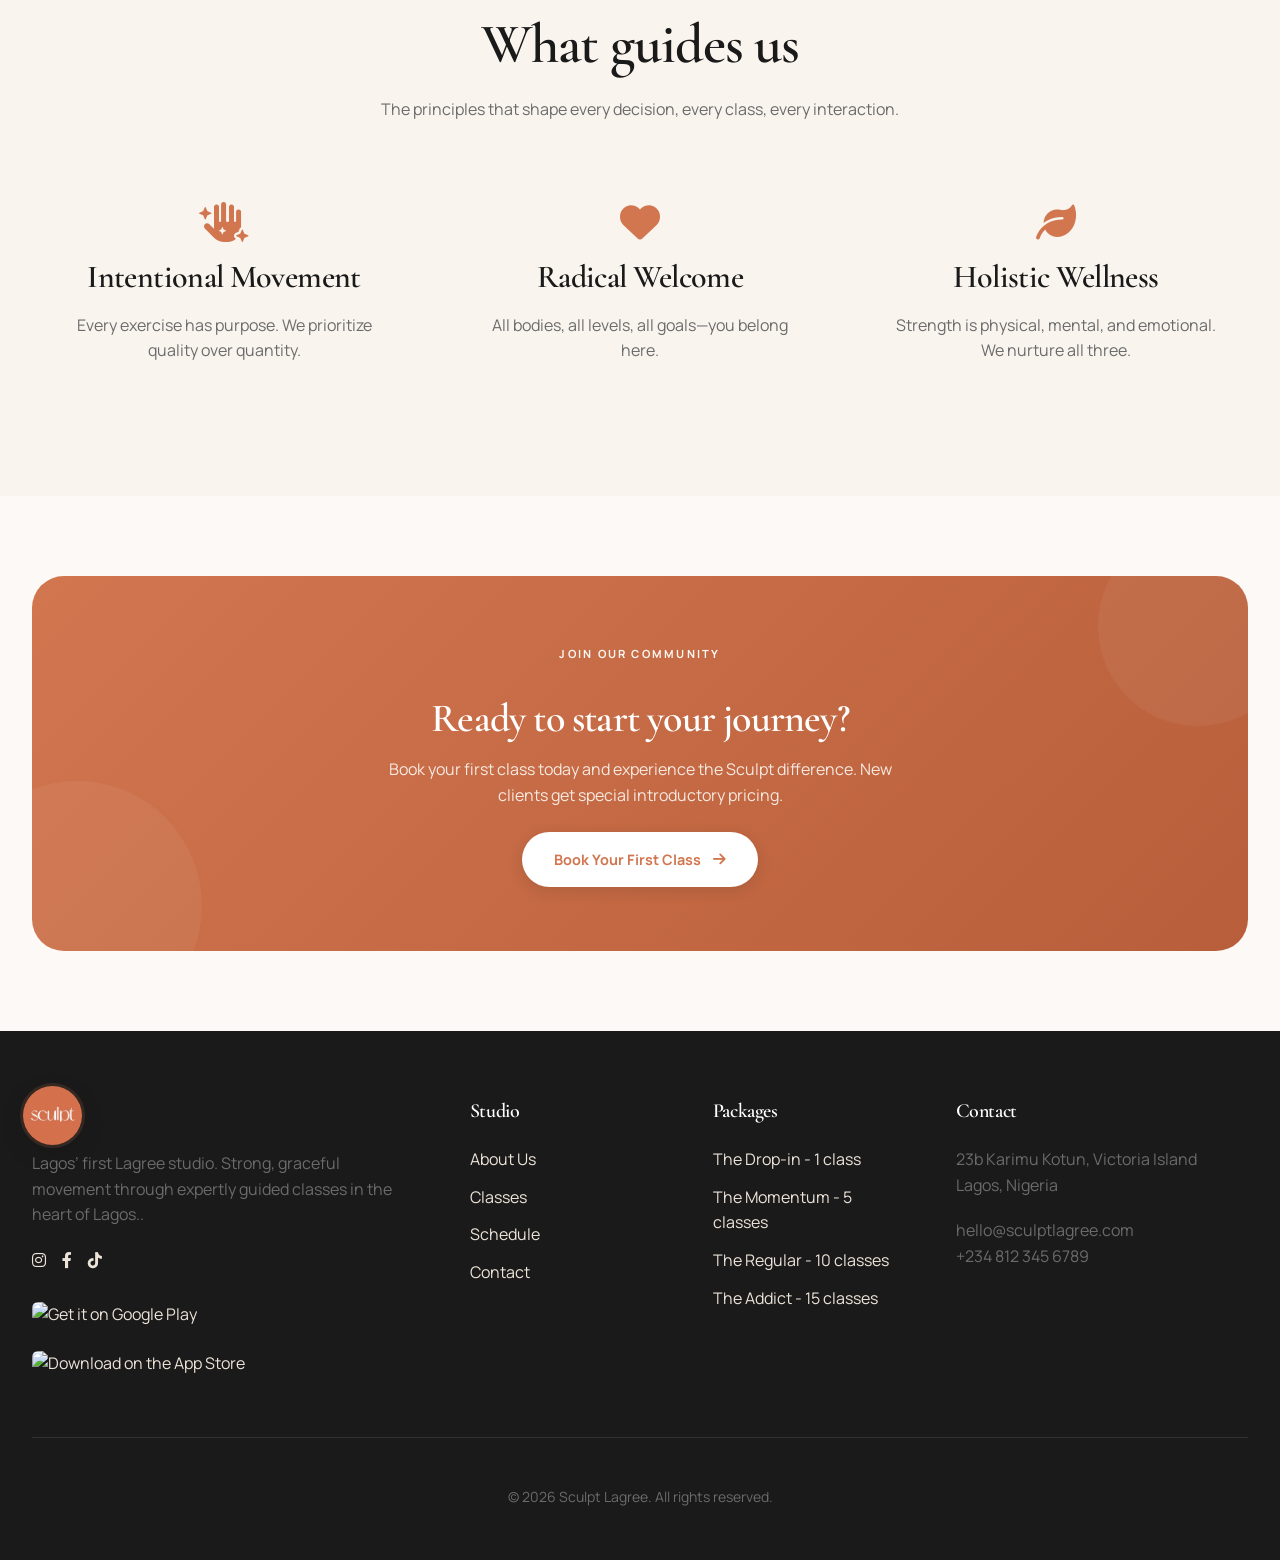
==== commit 48f9acfa: "changed programs with package in the footer" ====
--- a/about.html
+++ b/about.html
@@ -47,7 +47,7 @@
       .stat-highlight .number {
         font-size: 2.5rem;
         font-weight: 700;
-        font-family: 'Cormorant Garamond', serif;
+        font-family: "Cormorant Garamond", serif;
         display: block;
       }
 
@@ -76,7 +76,7 @@
         font-size: 1.5rem;
         font-weight: 700;
         color: var(--terracotta);
-        font-family: 'Cormorant Garamond', serif;
+        font-family: "Cormorant Garamond", serif;
       }
 
       .inline-list {
@@ -100,7 +100,7 @@
       }
 
       .inline-list li:before {
-        content: '✓';
+        content: "✓";
         margin-right: 0.5rem;
         color: var(--terracotta);
       }
@@ -115,7 +115,7 @@
         width: 100%;
         height: 65vh;
         min-height: 500px;
-        background-image: url('../assets/img/about_hero_img.jpeg');
+        background-image: url("../assets/img/about_hero_img.jpeg");
         background-size: cover;
         background-position: center;
         display: flex;
@@ -125,7 +125,7 @@
       }
 
       .about-hero::before {
-        content: '';
+        content: "";
         position: absolute;
         top: 0;
         left: 0;
@@ -684,7 +684,7 @@
                 border-radius: var(--radius-full);
                 text-decoration: none;
                 font-weight: 700;
-                font-family: 'Manrope', sans-serif;
+                font-family: &quot;Manrope&quot;, sans-serif;
                 font-size: 0.9rem;
                 transition: all 0.3s ease;
                 box-shadow: 0 4px 15px rgba(0, 0, 0, 0.1);
@@ -724,13 +724,11 @@
               </div>
             </div>
             <p>
-              First certified Lagree studio in Nigeria. Strong, graceful
-              movement through expertly guided classes.
+              Lagos’ first Lagree studio. Strong, graceful movement through
+              expertly guided classes in the heart of Lagos..
             </p>
             <div class="footer-social">
-              <a
-                href="https://www.instagram.com/sculptlagree_lagos/"
-                style="display: inline-block"
+              <a href="https://www.instagram.com/sculptlagree_lagos/" style="display: inline-block"
                 ><i class="fab fa-instagram"></i
               ></a>
               <a href="#" style="display: inline-block"
@@ -742,19 +740,13 @@
             </div>
             <!-- App Store Badges -->
             <div class="app-store-badges">
-              <a
-                href="https://play.google.com/store/apps/details?id=com.codefish.in.sclptlgr&pcampaignid=web_share&fbclid=PAZXh0bgNhZW0CMTEAc3J0YwZhcHBfaWQMMjU2MjgxMDQwNTU4AAGnKv7ShP7JTuomY-WlWxz1PAT8JYKCdpzeErcmR8xlE3sVTo6C9UpoGKAc6Xo_aem_-F4PRH6afx_EER5uzhawuA"
-                target="_blank"
-              >
+              <a href="#" target="_blank">
                 <img
                   src="https://upload.wikimedia.org/wikipedia/commons/7/78/Google_Play_Store_badge_EN.svg"
                   alt="Get it on Google Play"
                 />
               </a>
-              <a
-                href="https://apps.apple.com/lb/app/sculpt/id6761377670"
-                target="_blank"
-              >
+              <a href="#" target="_blank">
                 <img
                   src="https://upload.wikimedia.org/wikipedia/commons/3/3c/Download_on_the_App_Store_Badge.svg"
                   alt="Download on the App Store"
@@ -765,23 +757,21 @@
           <div>
             <h4>Studio</h4>
             <a href="about.html">About Us</a>
-            <a href="lagree-method.html">Lagree Method</a>
             <a href="classes.html">Classes</a>
             <a href="schedule.html">Schedule</a>
-            <a href="trainers.html">Trainers</a>
+            <a href="contact.html">Contact</a>
           </div>
           <div>
-            <h4>Programs</h4>
-            <a href="classes.html">Signature Sculpt</a>
-            <a href="classes.html">Beginner Foundations</a>
-            <a href="classes.html">Private Sessions</a>
-            <a href="classes.html">Stretch & Recovery</a>
-            <a href="memberships.html">Memberships</a>
+            <h4>Packages</h4>
+            <a href="package.html#class-packages">The Drop-in - 1 class</a>
+            <a href="package.html#class-packages">The Momentum - 5 classes</a>
+            <a href="package.html#class-packages">The Regular - 10 classes</a>
+            <a href="package.html#class-packages">The Addict - 15 classes</a>
           </div>
           <div>
             <h4>Contact</h4>
-            <p>10 Agoro Odiyan St, Victoria Island,<br />Lagos, Nigeria</p>
-            <p>info@sculptlagree.ng<br />+234 812 345 6789</p>
+            <p>23b Karimu Kotun, Victoria Island<br />Lagos, Nigeria</p>
+            <p>hello@sculptlagree.com<br />+234 812 345 6789</p>
           </div>
         </div>
         <div class="copyright">
@@ -794,7 +784,7 @@
 
     <script>
       function toggleMenu() {
-        document.getElementById('nav').classList.toggle('active');
+        document.getElementById("nav").classList.toggle("active");
       }
     </script>
 
@@ -803,15 +793,15 @@
       var Tawk_API = Tawk_API || {},
         Tawk_LoadStart = new Date();
       (function () {
-        var s1 = document.createElement('script'),
-          s0 = document.getElementsByTagName('script')[0];
+        var s1 = document.createElement("script"),
+          s0 = document.getElementsByTagName("script")[0];
         s1.async = true;
-        s1.src = 'https://embed.tawk.to/6a3513702fa5b31d456f8768/1jrfl7tle';
-        s1.charset = 'UTF-8';
-        s1.setAttribute('crossorigin', '*');
+        s1.src = "https://embed.tawk.to/6a3513702fa5b31d456f8768/1jrfl7tle";
+        s1.charset = "UTF-8";
+        s1.setAttribute("crossorigin", "*");
         s0.parentNode.insertBefore(s1, s0);
       })();
     </script>
     <!--End of Tawk.to Script-->
   </body>
-</html>
+</html>
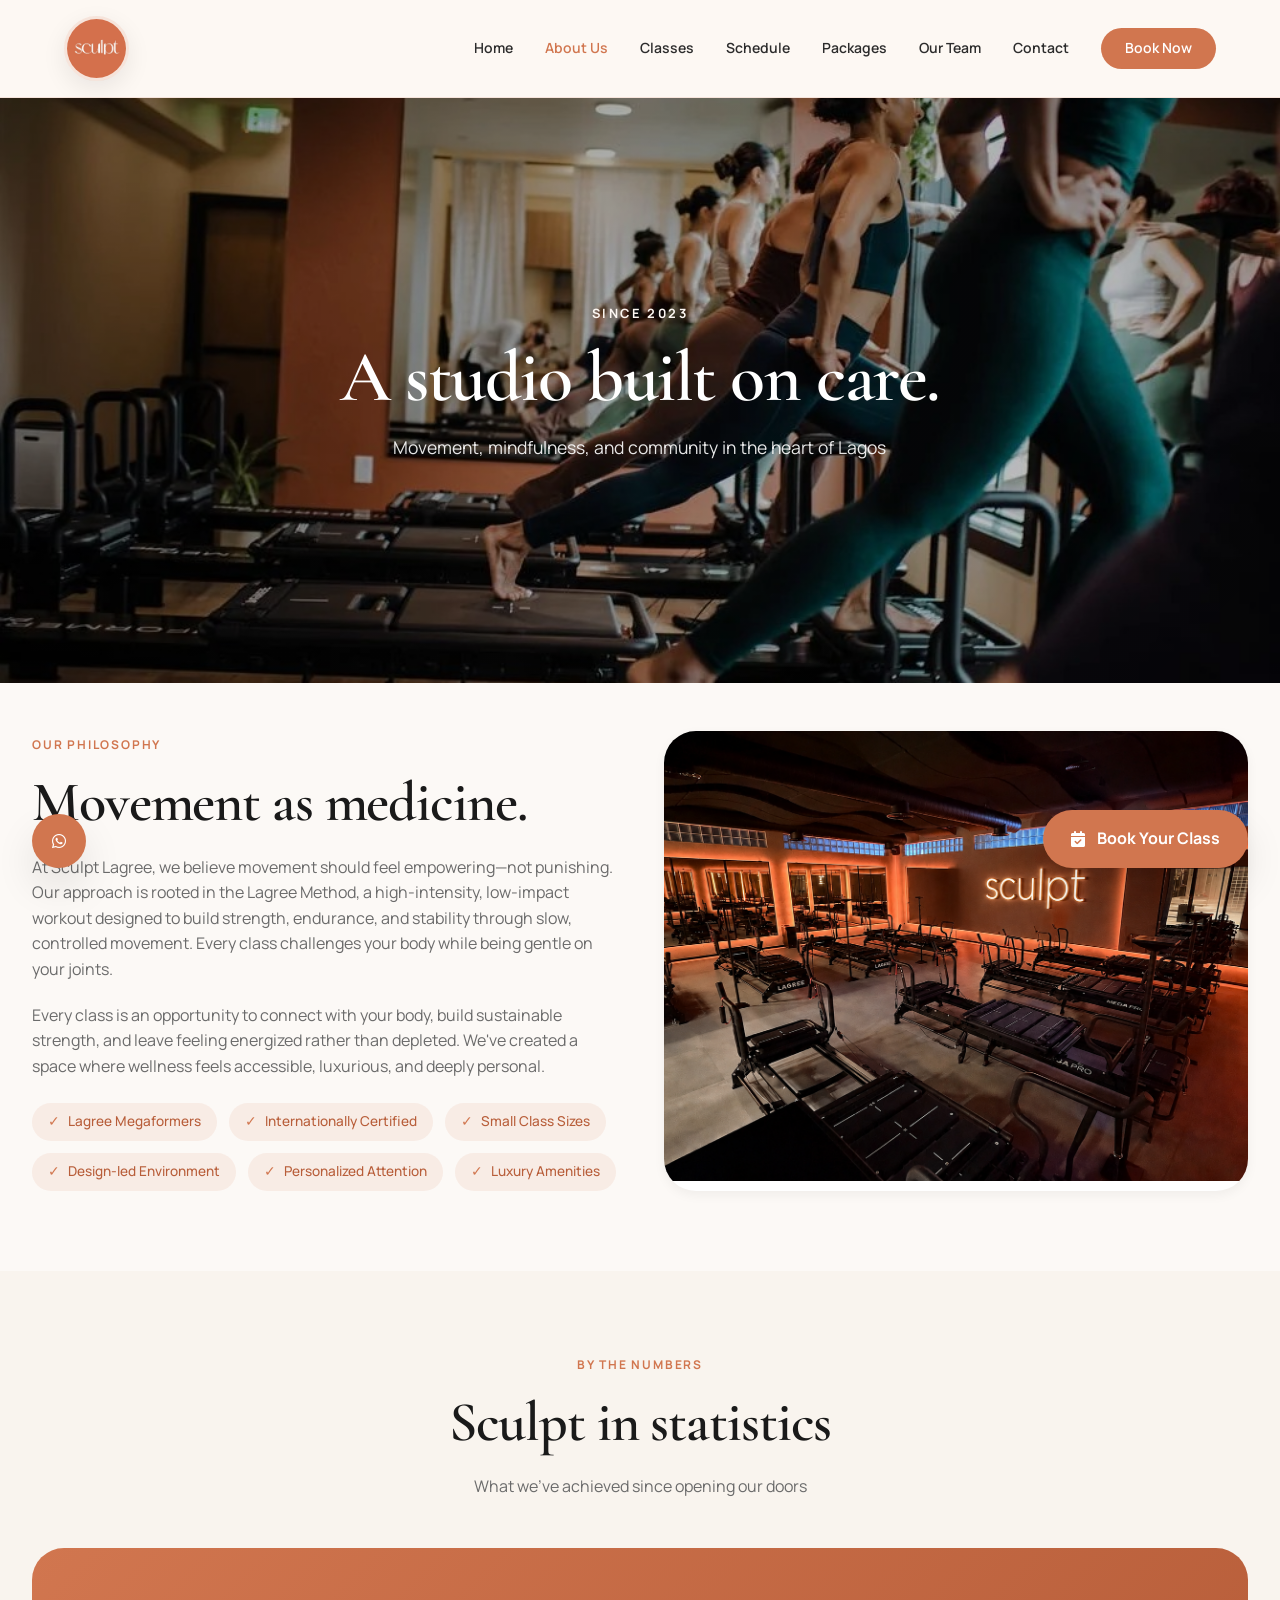
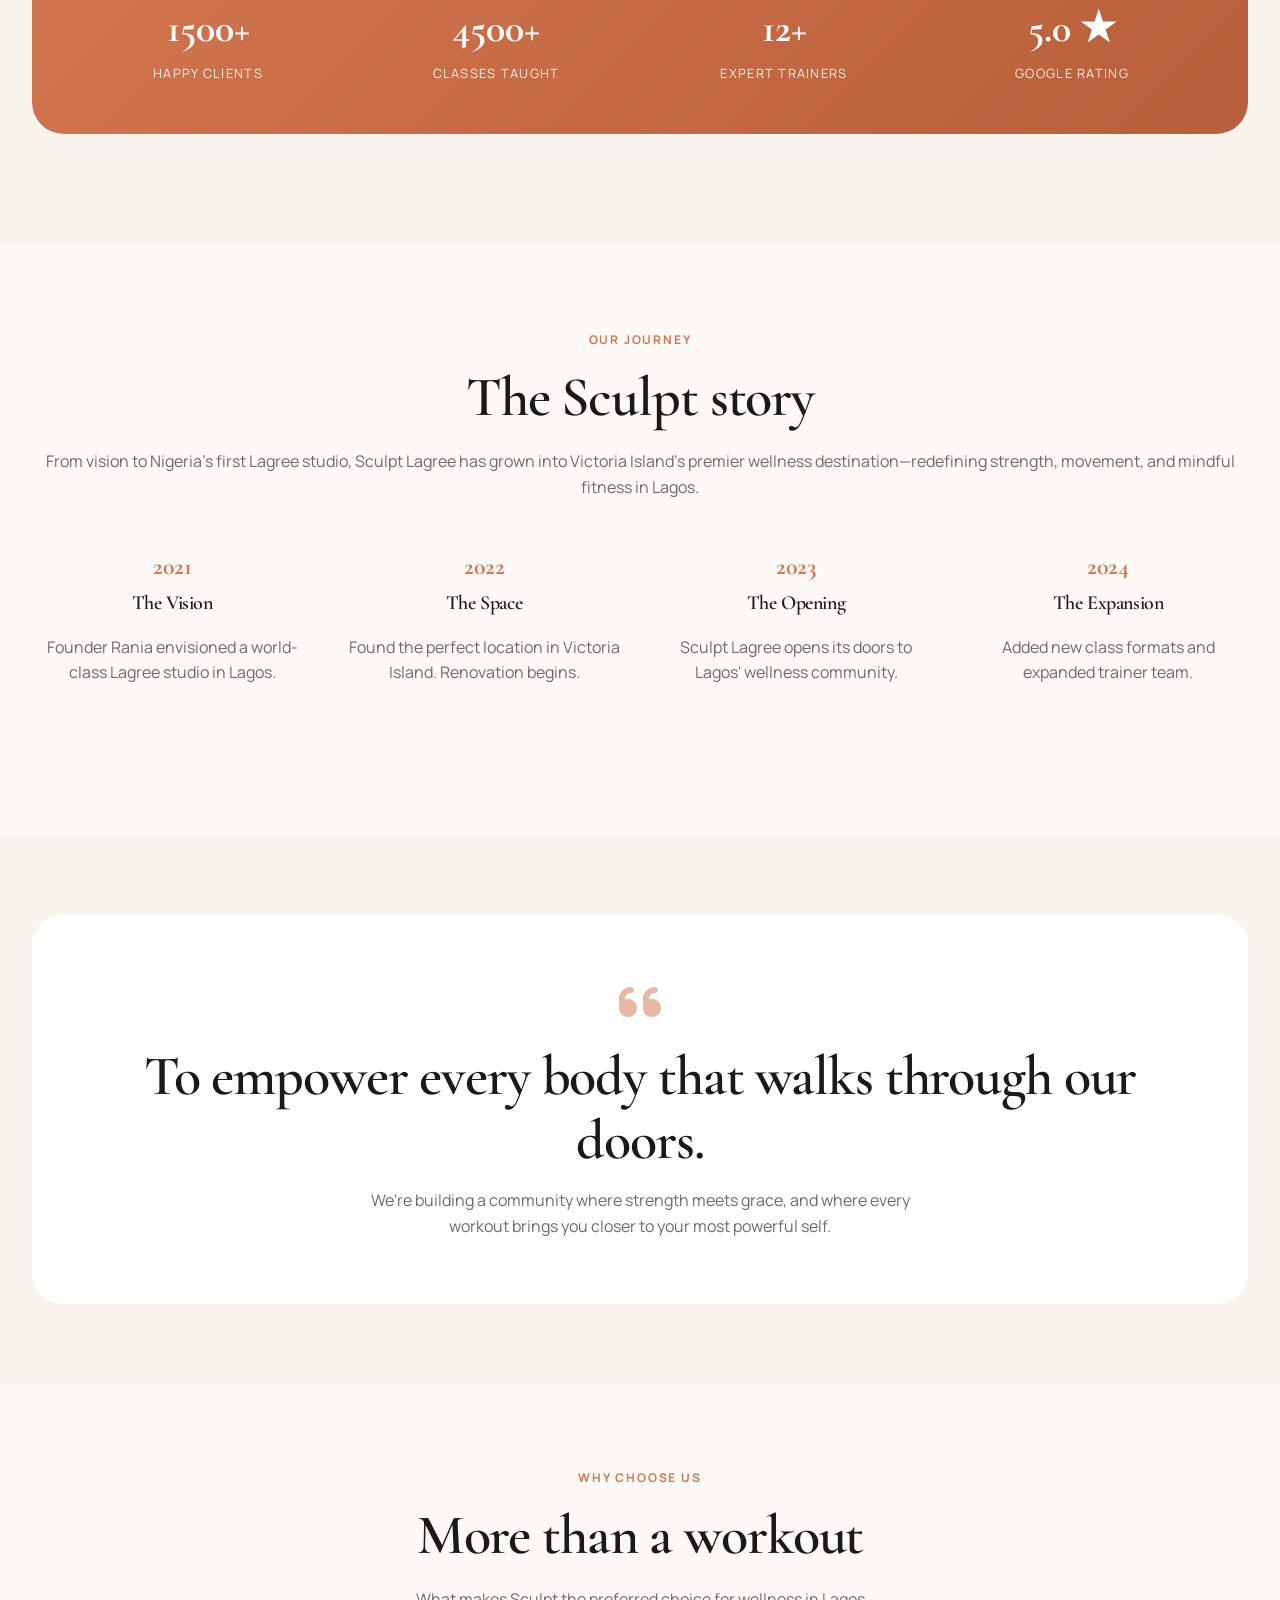
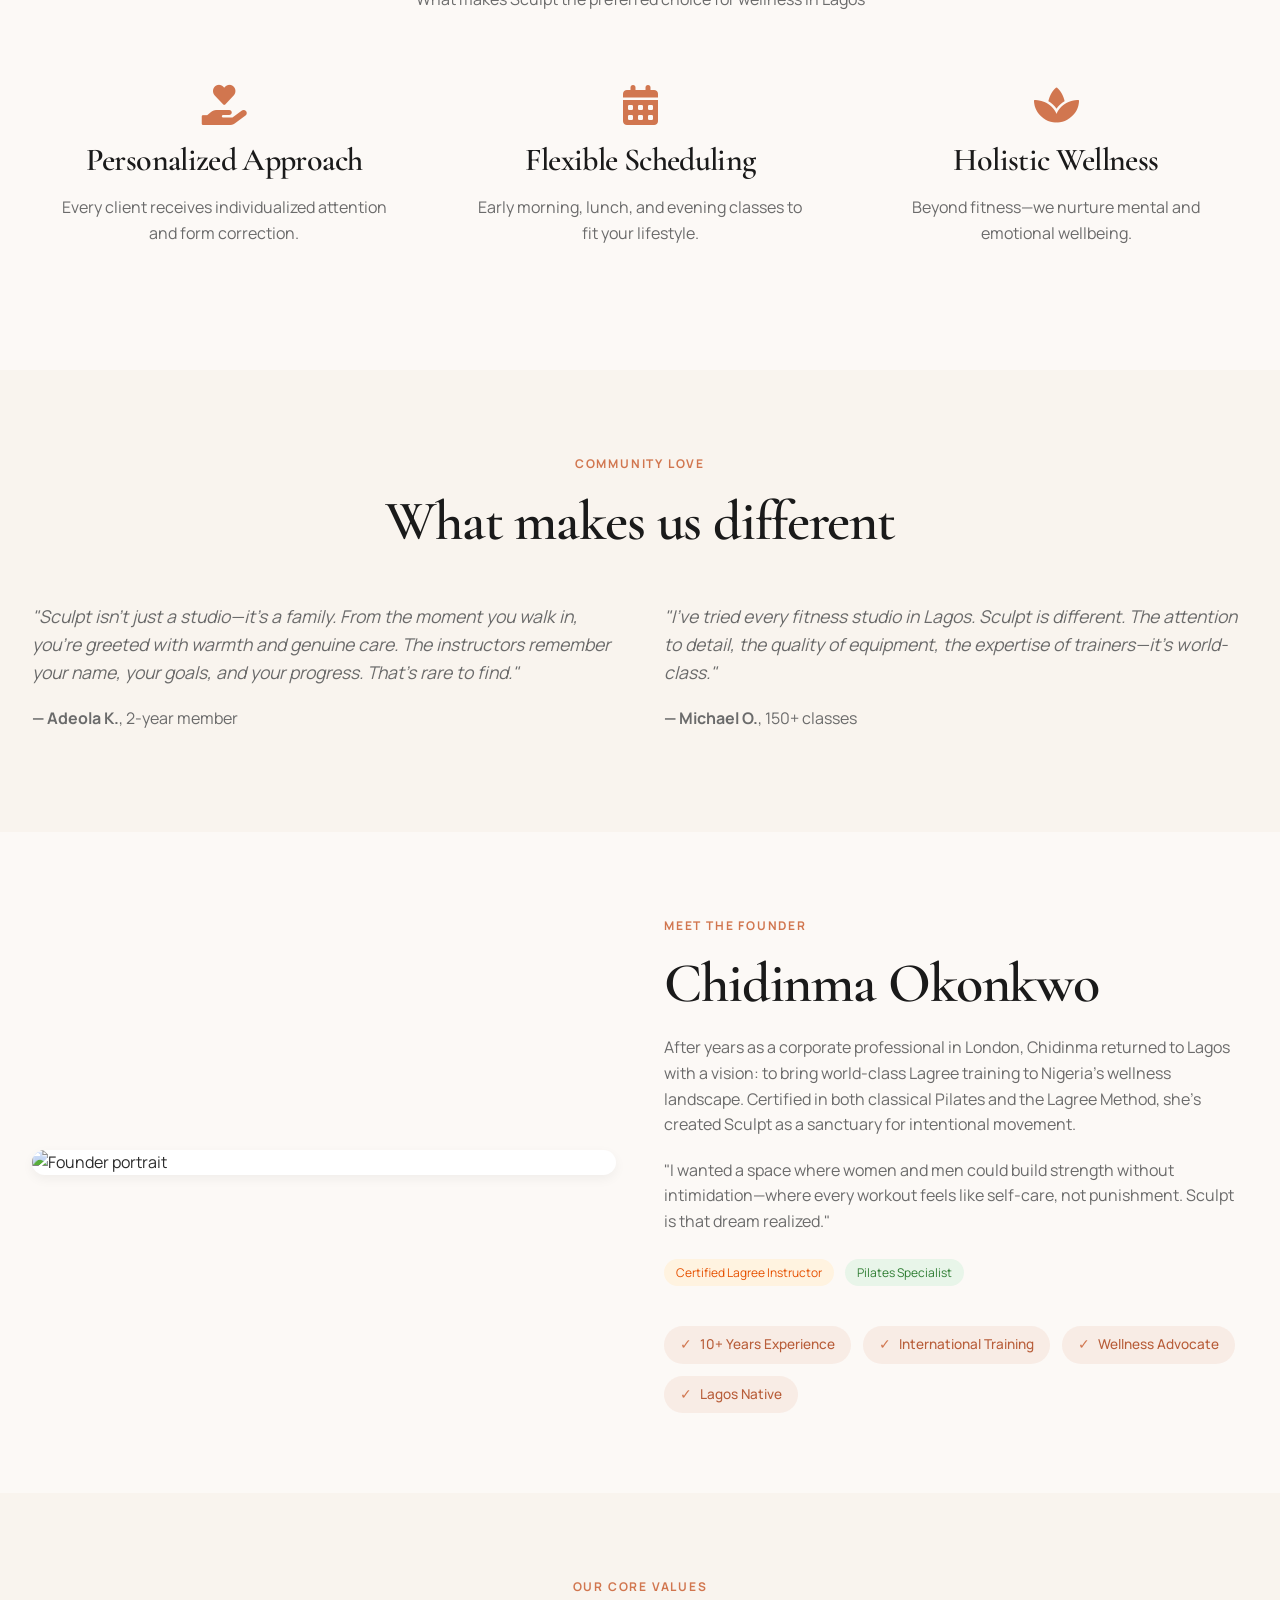
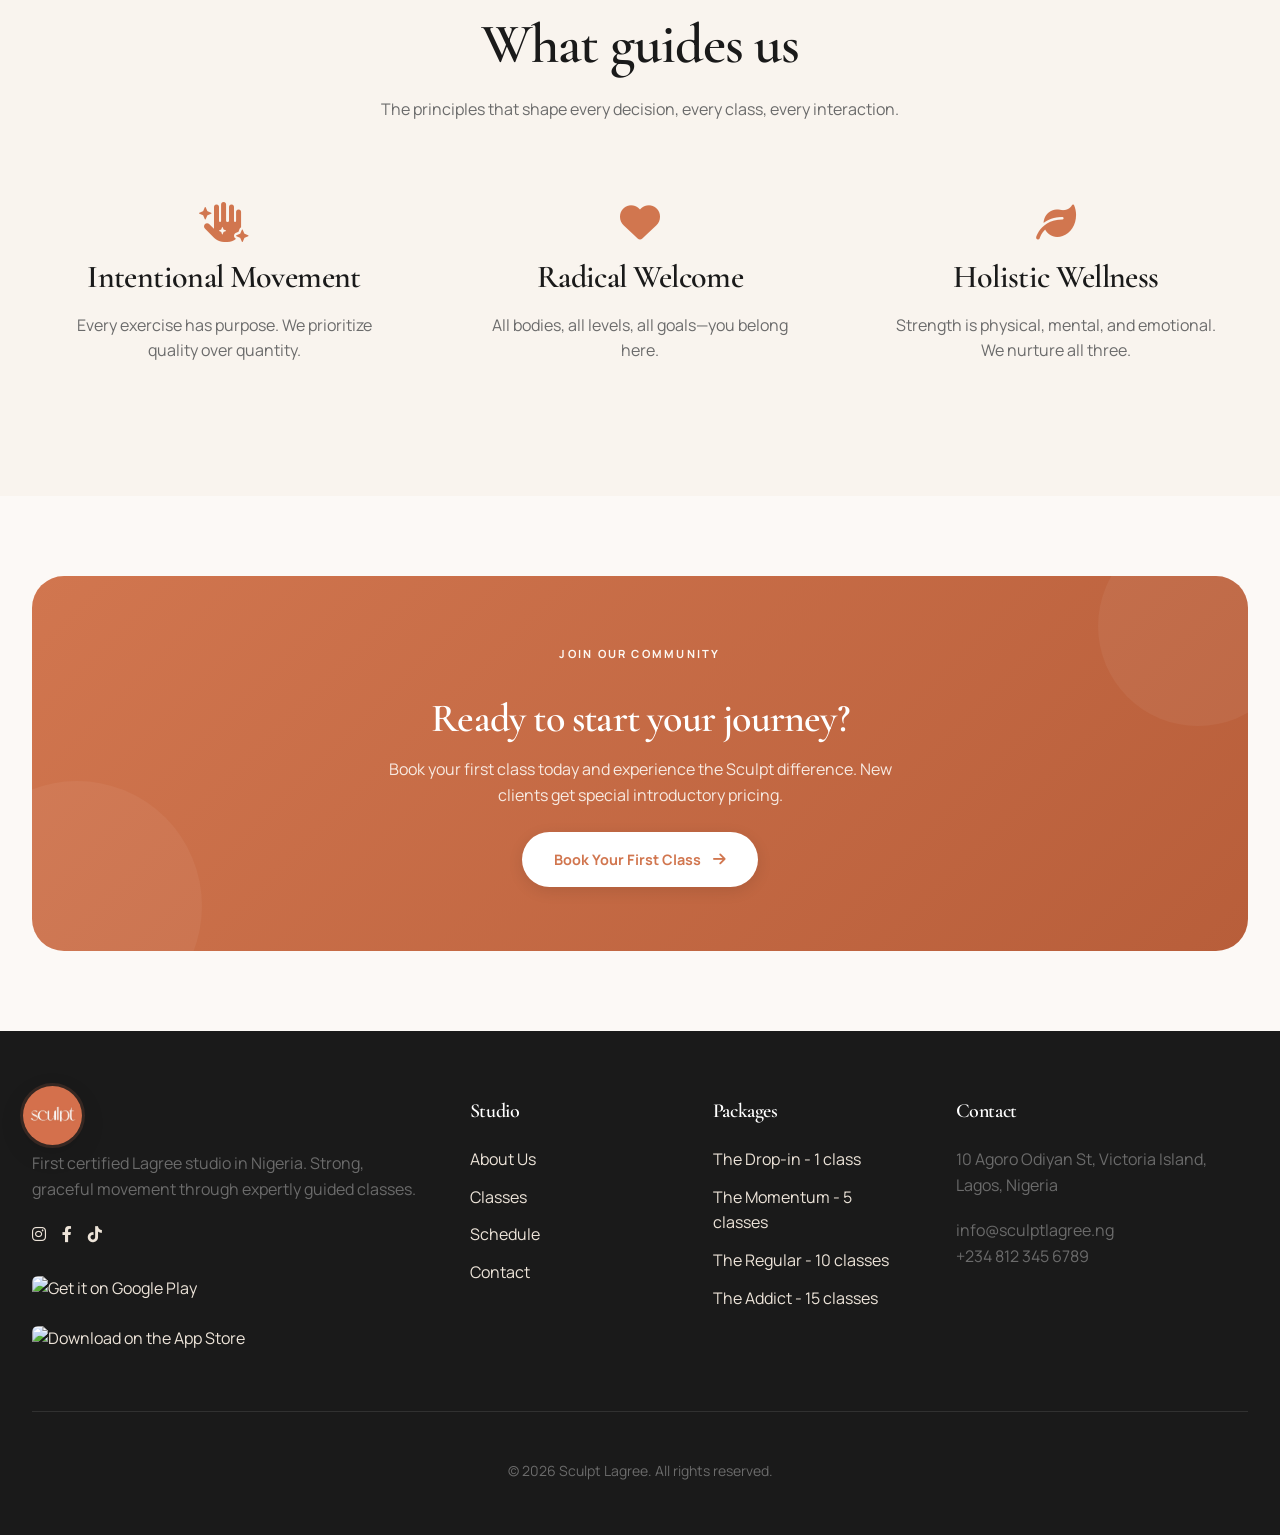
==== commit 99409d86: "Merge branch 'update-page-contents' into main" ====
--- a/about.html
+++ b/about.html
@@ -47,7 +47,7 @@
       .stat-highlight .number {
         font-size: 2.5rem;
         font-weight: 700;
-        font-family: "Cormorant Garamond", serif;
+        font-family: 'Cormorant Garamond', serif;
         display: block;
       }
 
@@ -76,7 +76,7 @@
         font-size: 1.5rem;
         font-weight: 700;
         color: var(--terracotta);
-        font-family: "Cormorant Garamond", serif;
+        font-family: 'Cormorant Garamond', serif;
       }
 
       .inline-list {
@@ -100,7 +100,7 @@
       }
 
       .inline-list li:before {
-        content: "✓";
+        content: '✓';
         margin-right: 0.5rem;
         color: var(--terracotta);
       }
@@ -115,7 +115,7 @@
         width: 100%;
         height: 65vh;
         min-height: 500px;
-        background-image: url("../assets/img/about_hero_img.jpeg");
+        background-image: url('../assets/img/about_hero_img.jpeg');
         background-size: cover;
         background-position: center;
         display: flex;
@@ -125,7 +125,7 @@
       }
 
       .about-hero::before {
-        content: "";
+        content: '';
         position: absolute;
         top: 0;
         left: 0;
@@ -684,7 +684,7 @@
                 border-radius: var(--radius-full);
                 text-decoration: none;
                 font-weight: 700;
-                font-family: &quot;Manrope&quot;, sans-serif;
+                font-family: 'Manrope', sans-serif;
                 font-size: 0.9rem;
                 transition: all 0.3s ease;
                 box-shadow: 0 4px 15px rgba(0, 0, 0, 0.1);
@@ -724,11 +724,13 @@
               </div>
             </div>
             <p>
-              Lagos’ first Lagree studio. Strong, graceful movement through
-              expertly guided classes in the heart of Lagos..
+              First certified Lagree studio in Nigeria. Strong, graceful
+              movement through expertly guided classes.
             </p>
             <div class="footer-social">
-              <a href="https://www.instagram.com/sculptlagree_lagos/" style="display: inline-block"
+              <a
+                href="https://www.instagram.com/sculptlagree_lagos/"
+                style="display: inline-block"
                 ><i class="fab fa-instagram"></i
               ></a>
               <a href="#" style="display: inline-block"
@@ -740,13 +742,19 @@
             </div>
             <!-- App Store Badges -->
             <div class="app-store-badges">
-              <a href="#" target="_blank">
+              <a
+                href="https://play.google.com/store/apps/details?id=com.codefish.in.sclptlgr&pcampaignid=web_share&fbclid=PAZXh0bgNhZW0CMTEAc3J0YwZhcHBfaWQMMjU2MjgxMDQwNTU4AAGnKv7ShP7JTuomY-WlWxz1PAT8JYKCdpzeErcmR8xlE3sVTo6C9UpoGKAc6Xo_aem_-F4PRH6afx_EER5uzhawuA"
+                target="_blank"
+              >
                 <img
                   src="https://upload.wikimedia.org/wikipedia/commons/7/78/Google_Play_Store_badge_EN.svg"
                   alt="Get it on Google Play"
                 />
               </a>
-              <a href="#" target="_blank">
+              <a
+                href="https://apps.apple.com/lb/app/sculpt/id6761377670"
+                target="_blank"
+              >
                 <img
                   src="https://upload.wikimedia.org/wikipedia/commons/3/3c/Download_on_the_App_Store_Badge.svg"
                   alt="Download on the App Store"
@@ -770,8 +778,8 @@
           </div>
           <div>
             <h4>Contact</h4>
-            <p>23b Karimu Kotun, Victoria Island<br />Lagos, Nigeria</p>
-            <p>hello@sculptlagree.com<br />+234 812 345 6789</p>
+            <p>10 Agoro Odiyan St, Victoria Island,<br />Lagos, Nigeria</p>
+            <p>info@sculptlagree.ng<br />+234 812 345 6789</p>
           </div>
         </div>
         <div class="copyright">
@@ -784,7 +792,7 @@
 
     <script>
       function toggleMenu() {
-        document.getElementById("nav").classList.toggle("active");
+        document.getElementById('nav').classList.toggle('active');
       }
     </script>
 
@@ -793,15 +801,15 @@
       var Tawk_API = Tawk_API || {},
         Tawk_LoadStart = new Date();
       (function () {
-        var s1 = document.createElement("script"),
-          s0 = document.getElementsByTagName("script")[0];
+        var s1 = document.createElement('script'),
+          s0 = document.getElementsByTagName('script')[0];
         s1.async = true;
-        s1.src = "https://embed.tawk.to/6a3513702fa5b31d456f8768/1jrfl7tle";
-        s1.charset = "UTF-8";
-        s1.setAttribute("crossorigin", "*");
+        s1.src = 'https://embed.tawk.to/6a3513702fa5b31d456f8768/1jrfl7tle';
+        s1.charset = 'UTF-8';
+        s1.setAttribute('crossorigin', '*');
         s0.parentNode.insertBefore(s1, s0);
       })();
     </script>
     <!--End of Tawk.to Script-->
   </body>
-</html>+</html>
